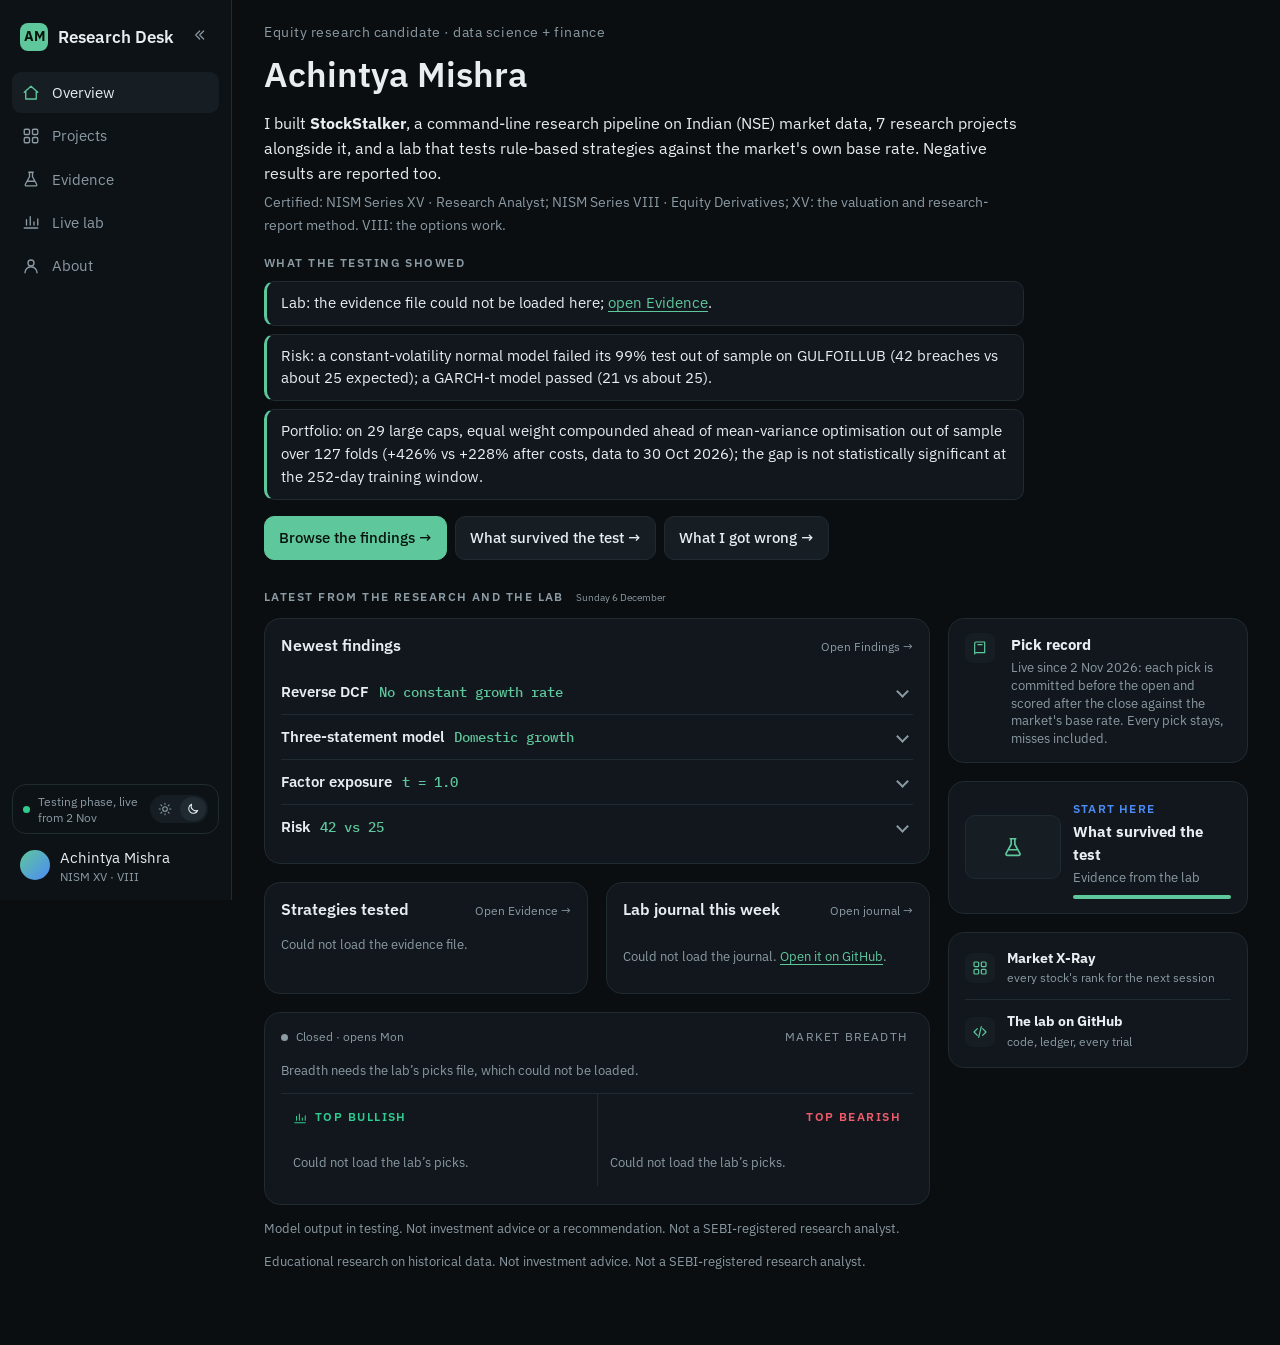
==== desk/index.html @ 40942f3a "feat(desk): say end-of-day data on every view that shows a session The design brief's standing label" ====
<!doctype html>
<html lang="en" data-theme="dark">
<head>
<meta charset="utf-8">
<meta name="viewport" content="width=device-width,initial-scale=1">
<title>Research Desk — Achintya Mishra</title>
<meta name="description" content="Interactive view of Achintya Mishra's equity research portfolio: findings with charts, the StockStalker pipeline, and what went wrong.">
<link rel="preconnect" href="https://fonts.googleapis.com"><link rel="preconnect" href="https://fonts.gstatic.com" crossorigin>
<link rel="stylesheet" href="https://fonts.googleapis.com/css2?family=IBM+Plex+Mono:wght@500&family=IBM+Plex+Sans:wght@400;500;600&display=swap">
<link rel="stylesheet" href="desk.css">
<link rel="stylesheet" href="evidence.css">
<link rel="stylesheet" href="home.css">
</head>
<body>
<svg width="0" height="0" style="position:absolute" aria-hidden="true"><defs>
<symbol id="i-home" viewBox="0 0 24 24" fill="none" stroke="currentColor" stroke-width="1.8" stroke-linecap="round" stroke-linejoin="round"><path d="M3 11l9-8 9 8M5 10v10h14V10"/></symbol>
<symbol id="i-grid" viewBox="0 0 24 24" fill="none" stroke="currentColor" stroke-width="1.8" stroke-linecap="round" stroke-linejoin="round"><rect x="3" y="3" width="7" height="7" rx="1.5"/><rect x="14" y="3" width="7" height="7" rx="1.5"/><rect x="3" y="14" width="7" height="7" rx="1.5"/><rect x="14" y="14" width="7" height="7" rx="1.5"/></symbol>
<symbol id="i-chart" viewBox="0 0 24 24" fill="none" stroke="currentColor" stroke-width="1.8" stroke-linecap="round" stroke-linejoin="round"><path d="M3 20h18M6 16V9M11 16V5M16 16v-4M21 16V8"/></symbol>
<symbol id="i-book" viewBox="0 0 24 24" fill="none" stroke="currentColor" stroke-width="1.8" stroke-linecap="round" stroke-linejoin="round"><path d="M4 5a2 2 0 012-2h13v16H6a2 2 0 00-2 2zM4 19V5M9 7h6"/></symbol>
<symbol id="i-flask" viewBox="0 0 24 24" fill="none" stroke="currentColor" stroke-width="1.8" stroke-linecap="round" stroke-linejoin="round"><path d="M9 3h6M10 3v6L4.5 19a1.5 1.5 0 001.3 2.2h12.4a1.5 1.5 0 001.3-2.2L14 9V3M7.5 15h9"/></symbol>
<symbol id="i-warn" viewBox="0 0 24 24" fill="none" stroke="currentColor" stroke-width="1.8" stroke-linecap="round" stroke-linejoin="round"><path d="M12 3l10 18H2zM12 10v5M12 18v.5"/></symbol>
<symbol id="i-file" viewBox="0 0 24 24" fill="none" stroke="currentColor" stroke-width="1.8" stroke-linecap="round" stroke-linejoin="round"><path d="M6 3h8l5 5v13H6zM14 3v5h5M9 13h7M9 17h7"/></symbol>
<symbol id="i-ext" viewBox="0 0 24 24" fill="none" stroke="currentColor" stroke-width="1.8" stroke-linecap="round" stroke-linejoin="round"><path d="M14 4h6v6M20 4l-9 9M18 14v6H4V6h6"/></symbol><symbol id="i-code" viewBox="0 0 24 24" fill="none" stroke="currentColor" stroke-width="1.8" stroke-linecap="round" stroke-linejoin="round"><path d="M8 7l-5 5 5 5M16 7l5 5-5 5M14 4l-4 16"/></symbol>
<symbol id="i-user" viewBox="0 0 24 24" fill="none" stroke="currentColor" stroke-width="1.8" stroke-linecap="round" stroke-linejoin="round"><circle cx="12" cy="8" r="4"/><path d="M4 21a8 8 0 0116 0"/></symbol>
<symbol id="i-sun" viewBox="0 0 24 24" fill="none" stroke="currentColor" stroke-width="1.8" stroke-linecap="round"><circle cx="12" cy="12" r="4"/><path d="M12 2v2M12 20v2M2 12h2M20 12h2M5 5l1.5 1.5M17.5 17.5L19 19M5 19l1.5-1.5M17.5 6.5L19 5"/></symbol>
<symbol id="i-moon" viewBox="0 0 24 24" fill="none" stroke="currentColor" stroke-width="1.8" stroke-linecap="round" stroke-linejoin="round"><path d="M20 14.5A8 8 0 019.5 4 8 8 0 1020 14.5z"/></symbol>
<symbol id="i-side" viewBox="0 0 24 24" fill="none" stroke="currentColor" stroke-width="1.8" stroke-linecap="round" stroke-linejoin="round"><path d="M13 6l-6 6 6 6M19 6l-6 6 6 6"/></symbol>
</defs></svg>

<a class="skip" href="#main">Skip to content</a>
<div class="shell" data-name="Research Desk">
  <nav class="side" aria-label="Sections">
    <div class="brand"><b>AM</b><span class="lbl">Research Desk</span><button class="tog" data-tog aria-label="Collapse sidebar" aria-expanded="true"><svg width="16" height="16"><use href="#i-side"/></svg></button></div>
    <!-- DD1/DD8: five groups in story order; data-views lists the views each group holds (sub-views are tabs) -->
    <a class="nav" href="#home" data-views="home" aria-label="Overview"><svg><use href="#i-home"/></svg><span class="lbl">Overview</span></a>
    <a class="nav" href="#findings" data-views="findings wrong" aria-label="Projects"><svg><use href="#i-grid"/></svg><span class="lbl">Projects</span></a>
    <a class="nav" href="#evidence" data-views="evidence" aria-label="Evidence"><svg><use href="#i-flask"/></svg><span class="lbl">Evidence</span></a>
    <a class="nav" href="#picks" data-views="picks xray lab" aria-label="Live lab"><svg><use href="#i-chart"/></svg><span class="lbl">Live lab</span></a>
    <a class="nav" href="#about" data-views="about" aria-label="About"><svg><use href="#i-user"/></svg><span class="lbl">About</span></a>
    <div class="grow"></div>
    <div class="pill" title="Lab status: testing phase, live from 2 Nov 2026"><span class="dot live" aria-hidden="true"></span><span class="lbl">Testing phase, live from 2 Nov</span>
      <span class="theme"><button data-t="light" aria-label="Light theme" aria-pressed="false"><svg width="14" height="14"><use href="#i-sun"/></svg></button><button data-t="dark" aria-label="Dark theme" aria-pressed="true"><svg width="14" height="14"><use href="#i-moon"/></svg></button></span></div>
    <div class="me"><span class="av"></span><div>Achintya Mishra<small>NISM XV · VIII</small></div></div>
  </nav>
  <main id="main" tabindex="-1">
    <!-- below 760px the sidebar becomes the bottom tab bar; this strip keeps the one status chip (DD6) and the theme switch on top -->
    <div class="mbar"><b class="mb-b" aria-hidden="true">AM</b><span class="pill mpill"><span class="dot live" aria-hidden="true"></span><span>Testing phase, live from 2 Nov</span></span>
      <span class="theme"><button data-t="light" aria-label="Light theme" aria-pressed="false"><svg width="14" height="14"><use href="#i-sun"/></svg></button><button data-t="dark" aria-label="Dark theme" aria-pressed="true"><svg width="14" height="14"><use href="#i-moon"/></svg></button></span></div>
    <section class="view" id="home">
      <!-- DD1 first screen: who, what he built, both certifications, three proof sentences, three start-here links. The market sits below. -->
      <div class="ov">
        <p class="ov-k" id="ov-kick">Equity research candidate · data science + finance</p>
        <h1 id="hello">Achintya Mishra</h1>
        <p class="ov-what">I built <b>StockStalker</b>, a command-line research pipeline on Indian (NSE) market data, <span id="ov-built">plus research projects</span>, and a lab that tests rule-based strategies against the market's own base rate. Negative results are reported too.</p>
        <p class="ov-cert" id="ov-cert">Certified: NISM Series XV · Research Analyst; NISM Series VIII · Equity Derivatives</p>
        <h2 class="ov-h">What the testing showed</h2>
        <ul class="proof">
          <li id="proof-lab">The lab's evidence file is loading.</li>
          <li data-card="Risk">Risk: a constant-volatility normal model failed its 99% test out of sample on GULFOILLUB (42 breaches vs about 25 expected); a GARCH-t model passed (21 vs about 25).</li>
          <li data-card="Portfolio optimisation">Portfolio: on 29 large caps, equal weight compounded ahead of mean-variance optimisation out of sample over 127 folds (+426% vs +228% after costs, data to 30 Oct 2026); the gap is not statistically significant at the 252-day training window.</li>
        </ul>
        <nav class="start" aria-label="Start here"><a href="#findings">Browse the findings →</a><a href="#evidence">What survived the test →</a><a href="#wrong">What I got wrong →</a></nav>
      </div>
      <h2 class="ov-sub">Latest from the research and the lab <small id="today"></small></h2>
      <div class="hcols">
        <div class="hmain">
          <div class="hcard hnew"><h2>Newest findings <a href="#findings">Open Findings →</a></h2><div id="home-find" class="orows"><p class="note">Loading findings…</p></div></div>
          <div class="hrow">
            <div class="hcard"><h2>Strategies tested <a href="#evidence">Open Evidence →</a></h2><div id="strat"></div></div>
            <div class="hcard"><h2>Lab journal this week <a href="https://github.com/Achintya1311/stockstalker-lab/blob/main/state/journal.md">Open journal →</a></h2><div id="journal" class="orows"></div></div>
          </div>
          <div class="hero">
            <div class="hero-top"><span class="status"><i class="dot live"></i><span id="mkt-state">Closed</span></span><span class="asof">MARKET BREADTH <small id="asof"></small></span></div>
            <p id="counts" class="counts" aria-live="polite"></p>
            <div id="depth" class="depth"></div>
            <div class="tb">
              <div class="tb-col up"><h2><svg width="14" height="14" aria-hidden="true"><use href="#i-chart"/></svg> TOP BULLISH</h2><div id="top-bull" class="trows"></div></div>
              <div class="tb-col dn"><h2>TOP BEARISH</h2><div id="top-bear" class="trows"></div></div>
            </div>
          </div>
        </div>
        <div class="hside">
          <a class="scard" href="#picks"><span class="ico"><svg width="16" height="16"><use href="#i-book"/></svg></span><div><b>Pick record</b><small>Live since 2 Nov 2026: each pick is committed before the open and scored after the close against the market's base rate. Every pick stays, misses included.</small></div></a>
          <a class="scard learn" href="#evidence"><div class="thumb"><svg width="22" height="22"><use href="#i-flask"/></svg></div><div><span class="kick">START HERE</span><b>What survived the test</b><small id="surv-line">Evidence from the lab</small><i class="prog"><s id="surv-bar"></s></i></div></a>
          <div class="qa" aria-label="More from the lab" role="group">
            <a href="#xray"><span class="ico"><svg width="16" height="16"><use href="#i-grid"/></svg></span><span><b>Market X-Ray</b><small>every stock's rank for the next session</small></span></a>
            <a href="https://github.com/Achintya1311/stockstalker-lab"><span class="ico"><svg width="16" height="16"><use href="#i-code"/></svg></span><span><b>The lab on GitHub</b><small>code, ledger, every trial</small></span></a>
          </div>
        </div>
      </div>
      <p class="note">Model output in testing. Not investment advice or a recommendation. Not a SEBI-registered research analyst.</p>
    </section>

    <section class="view" id="findings">
      <nav class="subtabs" aria-label="Projects"><a href="#findings">Findings</a><a href="#wrong">What I got wrong</a></nav>
      <div class="top"><div><h1>Findings</h1><p>One question per project, the answer, and the evidence. The first finding is open; the arrow on any other shows its summary, and its title opens the full chart.</p></div></div>
      <div class="feed-wrap">
        <div class="chips" id="chips" role="group" aria-label="Filter and sort findings"></div>
        <p class="note fcount" data-count role="status" aria-live="polite"></p>
        <div class="feed" id="feed" data-feed><div class="empty" id="feed-empty">Loading findings…</div></div>
      </div>
    </section>

    <section class="view" id="wrong">
      <nav class="subtabs" aria-label="Projects"><a href="#findings">Findings</a><a href="#wrong">What I got wrong</a></nav>
      <div class="top"><div><h1>What I got wrong</h1><p>Mistakes found by testing my own work, and what changed.</p></div></div>
      <div class="panel"><ul class="list" id="wrong-all"></ul></div>
    </section>

    <section class="view" id="picks">
      <nav class="subtabs" aria-label="Live lab"><a href="#picks">Picks</a><a href="#xray">Market X-Ray</a><a href="#lab">How the lab works</a></nav>
      <div class="top"><div><h1>Picks</h1><p id="picks-sub">Loading the lab's latest picks…</p></div></div>
      <div class="chips"><div class="seg" id="hz" style="margin-left:0"><button data-h="day" aria-pressed="true">Day</button><button data-h="week" aria-pressed="false">Week</button></div></div>
      <div id="picks-body"><div class="empty">Loading…</div></div>
      <p class="note" id="picks-note"></p>
    </section>

    <section class="view" id="evidence">
      <div class="top"><div><h1>Evidence</h1><p>What the lab measured, with the failures included. Train years 2015 to 2020, hit rate against the market's own base rate.</p></div><a class="btn ghost" href="https://github.com/Achintya1311/stockstalker-lab/blob/main/reports/evidence_train.md">Full report</a></div>
      <div class="stats" id="ev-sum"></div>
      <div class="chips" id="ev-chips"></div>
      <div id="ev-body"><div class="empty">Loading the lab's results…</div></div>
      <div class="panel" style="margin-top:18px"><h2>How to read this</h2>
        <p><b>Edge</b> is how much more often a strategy's picks moved the right way than the market's own base rate for that day. It is not a return. For the lab's first provisional rule, its blended score (Champion v1), the average move of its picks after Indian trading costs was slightly negative in the train years (between −0.12 and −0.54 percentage points), so a hit-rate edge is a research finding, not a claim about money made.</p>
        <p><b>Why there is a correction.</b> The lab tried many variants. Run enough of them and some look good by luck, so every result here is checked again after counting how many were tried. Intervals are built so that days that move together are not counted as independent.</p>
        <details class="how"><summary>How this was tested</summary><p>The joint test is Hansen's SPA (read at 5%), the one-by-one check is the Romano-Wolf stepwise test (StepM, at 10%), and the model confidence set (MCS, at 10%) keeps the variants not clearly worse than the best. Intervals come from a stationary block bootstrap over dates.</p></details>
        <p><b>Limits.</b> Train years only, so none of the lab's strategy results here is validated on unseen data yet. <span id="ev-weekline">The weekly result is read from the lab's evidence file each time.</span> That file is rebuilt by the lab's own workflow and can lag behind its newest experiments, which are not counted here until the next successful build. This page reads the lab's file each time.</p></div>
    </section>

    <section class="view" id="xray">
      <nav class="subtabs" aria-label="Live lab"><a href="#picks">Picks</a><a href="#xray">Market X-Ray</a><a href="#lab">How the lab works</a></nav>
      <div class="top"><div><h1>Market X-Ray</h1><p id="xr-sub">Loading the universe…</p></div></div>
      <div id="xr-body"><div class="empty">Loading…</div></div>
      <p class="note">Model output in testing. Not investment advice or a recommendation. Not a SEBI-registered research analyst. Ranks only, no prices or levels.</p>
    </section>

    <section class="view" id="lab">
      <nav class="subtabs" aria-label="Live lab"><a href="#picks">Picks</a><a href="#xray">Market X-Ray</a><a href="#lab">How the lab works</a></nav>
      <div class="top"><div><h1>Picks lab</h1><p>An autonomous lab testing rule-based NSE F&amp;O strategies against the market's own base rate.</p></div><a class="btn ghost" href="https://github.com/Achintya1311/stockstalker-lab">Repo</a></div>
      <div class="panel"><p>Each strategy is replayed day by day from a blank state, scored only on data it has never seen, and kept only if it beats the share of stocks that moved the same way anyway. Every pick is shown, losers included.</p>
        <p class="note">The live scoreboard is published by the lab's own workflow from 2 Nov 2026 and is not duplicated here. Model output in testing. Not investment advice or a recommendation. Not a SEBI-registered research analyst.</p></div>
    </section>
    <section class="view" id="about">
      <div class="top"><div><h1>About</h1><p id="ab-kick">Who built this desk.</p></div></div>
      <div class="panel ab">
        <h2 id="ab-name">Achintya Mishra</h2>
        <p id="ab-lede"></p>
        <dl id="ab-facts" class="facts"></dl>
        <p class="links"><a class="btn" href="https://github.com/Achintya1311">GitHub</a> <a class="btn ghost" href="../research/craft.pdf">Research paper (PDF)</a> <a class="btn ghost" href="../index.html">Classic page</a></p>
        <p class="note">The classic page is the same content without JavaScript; this desk reads its findings from it.</p>
      </div>
    </section>
    <p class="note">Educational research on historical data. Not investment advice. Not a SEBI-registered research analyst.</p>
  </main>
</div>
<script src="desk.js"></script>
<script src="evidence.js"></script>
<script src="home.js"></script>
<script>
(async () => {
  const $ = (s, r = document) => r.querySelector(s), esc = s => s.replace(/[&<>"]/g, c => ({ '&': '&amp;', '<': '&lt;', '>': '&gt;', '"': '&quot;' }[c]));
  // categories + whether the result went against the first expectation (neg=1)
  const META = { 'Reverse DCF': ['valuation', 0], 'Three-statement model': ['valuation', 0], 'Factor exposure': ['factors', 1], 'Risk': ['risk', 1], 'Options': ['options', 0], 'Headline sentiment': ['sentiment', 1], 'Technical screen': ['screen', 1], 'Portfolio optimisation': ['portfolio', 1] };
  // neutral status label + one factual line per card, restated from the root page's own card text (W14)
  const STATUS = {
    'Reverse DCF': ['Result', 'For GULFOILLUB, once growth and reinvestment are tied through return on capital, no constant growth rate reproduces its price when the company is valued at the FY2023-24 year end; valued at the price date instead, one does, so the answer depends on that timing convention.'],
    'Three-statement model': ['Held up', 'The balance sheet balances every forecast year, enforced by a test.'],
    'Factor exposure': ['Not significant', 'For GULFOILLUB, Aug 2014 to Dec 2025 (137 months): alpha t = 1.0, so its alpha is too noisy to tell apart from zero; of 1.30 points average excess return a month, 0.85 sits in alpha and 0.45 in factor exposure (beta 0.80, small-cap loading 0.47).'],
    'Risk': ['Normal model rejected', 'The rejected model is the constant-volatility normal one; a GARCH-t model passed the same out-of-sample test.'],
    'Options': ['Filtering needed', 'A quote-quality check: it shows whether raw option quotes can be used as they come. The counts depend on the forward assumed, and breaks stay routine under both forwards tried.'],
    'Headline sentiment': ['No link found', 'Same-day returns only and a small sample, so this says the link is not shown, not that there is none.'],
    'Technical screen': ['Mostly below holding', 'After Indian delivery costs, 1 of 3 names beats buy-and-hold.'],
    'Portfolio optimisation': ['Equal-weight ahead', 'On 29 large caps, equal weight beat mean-variance optimisation out of sample over 127 folds (+433% vs +278% before costs, data to 30 Oct 2026); costs widen the gap.']
  };
  const LABEL = { valuation: 'Valuation', factors: 'Factors', risk: 'Risk', options: 'Options', sentiment: 'Sentiment', screen: 'Screen', portfolio: 'Portfolio' };
  let doc, cards;
  try { const r = await window.deskRoot(); doc = r.doc; cards = r.cards.map(c => { const [cat, neg] = META[c.title] || ['other', 0]; return { ...c, cat, neg }; }); }
  catch { $('#feed-empty').innerHTML = 'Could not load findings here. <a href="../index.html#findings">Open the classic page</a>.'; return; }
  const cats = [...new Set(cards.map(c => c.cat))];
  $('#chips').innerHTML = '<button class="chip" data-cat="all" aria-pressed="true">All</button>' + cats.map(k => `<button class="chip" data-cat="${k}" aria-pressed="false">${LABEL[k] || k}</button>`).join('') +
    '<div class="seg"><button data-sort="new" aria-pressed="true">Pipeline order</button><button data-sort="neg" aria-pressed="false">Negative results first</button></div>';
  $('#feed').innerHTML = cards.map(c => { const st = STATUS[c.title] || ['Result', '']; return `<article class="card fc" data-lb data-seq data-i="${c.i}" data-neg="${c.neg}" data-cat="${c.cat}" data-imgs="${esc(c.src)}" data-note="${esc(c.note)}">
    <span class="fc-cat">${esc(LABEL[c.cat] || 'Finding')}</span>
    <h2 class="fc-t"><button type="button" class="open" aria-haspopup="dialog">${esc(c.title)}</button></h2>
    <p class="fc-stat${c.big.length > 12 ? ' long' : ''}">${esc(c.big)}</p>
    ${c.src ? `<div class="fc-th"><img src="${esc(c.src)}" alt="${esc(c.alt)}" width="96" height="72" loading="lazy"></div>` : '<div class="fc-th ph" aria-hidden="true">Workbook</div>'}
    <p class="fc-sub">${esc(c.sub)}</p>
    <p class="fc-a">${esc(c.text)}</p>
    <p class="fc-foot"><span class="tag neu">${esc(st[0])}</span>${st[1] ? ` <span class="chg">${esc(st[1])}</span>` : ''}</p>
    <button type="button" class="fc-x" aria-expanded="false" aria-label="Show the summary of ${esc(c.title)}"></button>
    <div class="lb-side" hidden><h3>${esc(c.title)} ${c.tag ? `<span class="tag">${esc(c.tag)}</span>` : ''}</h3><div class="big" style="padding:0">${esc(c.big)}<span>${esc(c.sub)}</span></div>${st[1] ? `<p><span class="tag neu">${esc(st[0])}</span> ${esc(st[1])}</p>` : ''}<p>${esc(c.text)}</p>${c.note ? `<p class="note">${esc(c.note)}</p>` : ''}${c.repo ? `<p><a href="${esc(c.repo)}">${esc(c.repoName)} →</a></p>` : ''}</div></article>`; }).join('');
  if (window.deskApply) window.deskApply();
  // About reads the root hero (DD2: the root index.html is the one source)
  const hero = doc.querySelector('header.hero'), tx = sel => { const e = hero && hero.querySelector(sel); return e ? e.textContent.trim() : ''; };
  if (hero) { $('#ab-kick').textContent = tx('.kicker') || $('#ab-kick').textContent; $('#ab-name').textContent = tx('h1') || 'Achintya Mishra'; $('#ab-lede').textContent = tx('.lede');
    $('#ab-facts').innerHTML = [...hero.querySelectorAll('.facts > div')].map(d => `<div><dt>${esc(d.querySelector('dt').textContent)}</dt>${[...d.querySelectorAll('dd')].map(x => `<dd>${esc(x.textContent)}</dd>`).join('')}</div>`).join(''); }
  // DD9: each mistake is one line (its label and first sentence); the rest, with test names and the link, opens in place. The first one is open.
  const wrong = [...doc.querySelectorAll('#wrong .log li')].map(li => {
    li.querySelectorAll('a[href]').forEach(a => { if (!/^(https?:|#)/.test(a.getAttribute('href'))) a.setAttribute('href', '../' + a.getAttribute('href')); });
    const lab = li.querySelector('strong'), nodes = [...li.childNodes].filter(n => n !== lab), t = nodes.find(n => n.nodeType === 3 && n.textContent.trim());
    let head = '', rest = nodes.map(n => n.nodeType === 3 ? esc(n.textContent) : n.outerHTML || '').join('');
    if (t) { const m = t.textContent.match(/^\s*(.*?[.?!])(\s+(?=[A-Z(])[\s\S]*|\s*)$/); if (m) { head = m[1]; rest = nodes.map(n => n === t ? esc(m[2]) : n.nodeType === 3 ? esc(n.textContent) : n.outerHTML || '').join(''); } }
    return { lab: lab ? lab.innerHTML : '', head: esc(head), rest: rest.trim() };
  });
  $('#wrong-all').innerHTML = wrong.map((w, i) => `<li><details class="orow"${i ? '' : ' open'}><summary><span class="ot"><span class="num">${i + 1}</span> ${w.lab}</span><span class="wh">${w.head}</span></summary><div class="ob">${w.rest}</div></details></li>`).join('');
})();

// ---- Picks: the lab's JSON, rendered as charts. Shapes only: bars and zone are scaled 0-100, no prices.
(async () => {
  const $ = (s, r = document) => r.querySelector(s), esc = s => String(s).replace(/[&<>"]/g, c => ({ '&': '&amp;', '<': '&lt;', '>': '&gt;', '"': '&quot;' }[c]));
  const REPO = 'Achintya1311/stockstalker-lab';
  // the shared loader in evidence.js (W12): cached per horizon, so toggling Day and Week makes no new API calls
  let dry = false;
  const latest = async h => { const r = await window.deskLatest(h); if (!r) throw 0; dry = r.dry; return r.data; };
  const chart = c => {
    if (!c || !c.bars) return '';
    const W = 320, H = 150, n = c.bars.length, bw = W / n, y = v => (100 - v) / 100 * (H - 8) + 4;
    let z = '';
    if (c.zone) { const zx = c.zone.from * bw; z = `<rect x="${zx}" y="${y(c.zone.high)}" width="${W - zx}" height="${Math.max(y(c.zone.low) - y(c.zone.high), 1.5)}" fill="${c.zone.side === 'demand' ? 'var(--up)' : 'var(--down)'}" opacity=".22"/>`; }
    const bars = c.bars.map(([o, h, l, cl], i) => { const x = i * bw + bw / 2, up = cl >= o, col = up ? 'var(--up)' : 'var(--down)';
      return `<line x1="${x}" x2="${x}" y1="${y(h)}" y2="${y(l)}" stroke="${col}" stroke-width="1"/><rect x="${x - bw * .32}" y="${y(Math.max(o, cl))}" width="${bw * .64}" height="${Math.max(Math.abs(y(o) - y(cl)), 1)}" ${up ? `fill="${col}"` : `fill="none" stroke="${col}" stroke-width="1"`}/>`; }).join('');
    return `<svg class="ch" viewBox="0 0 ${W} ${H}" role="img" aria-label="Recent price bars, filled when the day closed above its open and hollow when below${c.zone ? ', with the nearest order-block zone' : ''}">${z}${bars}</svg>${words(c)}`;
  };
  // W4: the chart in words, from the same scaled bars (0 to 100 of the chart's own range); counts and positions only, no prices or levels (DD4)
  const words = c => {
    const b = c.bars, n = b.length, up = b.filter(x => x[3] >= x[0]).length, cl = b.map(x => x[3]), l = cl[n - 1];
    const third = v => v < 100 / 3 ? 'lower third' : v < 200 / 3 ? 'middle third' : 'upper third';
    const z = !c.zone ? '' : c.zone.low > l ? ' The shaded zone sits above the latest close.' : c.zone.high < l ? ' The shaded zone sits below the latest close.' : ' The latest close is inside the shaded zone.';
    return `<details class="bt"><summary>Chart in words</summary><p>${n} sessions: ${up} closed at or above their open, ${n - up} below. Closes start in the ${third(b[0][3])} of the chart's range; the lowest is session ${cl.indexOf(Math.min(...cl)) + 1} and the highest session ${cl.indexOf(Math.max(...cl)) + 1}; the latest is in the ${third(l)}.${z}</p></details>`;
  };
  let EV = null, HZ = 'day', RK = {}, LBL = '', XR = null;
  const fp = x => (x >= 0 ? '+' : '') + (x * 100).toFixed(2);
  const rankTag = (p, word) => { const r = RK[p.symbol], v = r && (word === 'BULLISH' ? r.b : r.d); return v != null ? ` · rank p${v}` : ''; };
  // one evidence line per strategy, under the panel heading instead of on every tile (W42); the wording follows the interval (W101)
  const strip = (strategy, word) => {
    const e = window.deskEv(EV, strategy, HZ, word === 'BULLISH' ? 'bullish' : 'bearish'), nm = `<b>${esc(String(strategy).replace('@v1', ''))}</b>`;
    if (!e) return `<div class="ev">${nm}: no train replay for this strategy in the evidence file this page reads, so the page makes no edge claim for it.</div>`;
    const how = e.superior ? '<span class="g">passes the many-trials check (10% level)</span>'
      : e.lo > 0 ? 'positive in the train years, but not after the many-trials correction'
      : e.hi < 0 ? '<span class="r">entirely below zero: it loses to the market line</span>'
      : 'not distinguishable from zero';
    // the lab's own label decides 'provisional' (SPEC section 10); a train-years pass is not the lab's full test, so say so next to it (W114)
    const prov = LBL === 'provisional' && (e.superior || e.lo > 0) ? ' This is a train-years result only: the lab still labels this strategy provisional because it has not passed all of its own tests.' : '';
    return `<div class="ev">${nm}, train evidence 2015 to 2020: edge ${fp(e.mean)} pts, 95% interval ${fp(e.lo)} to ${fp(e.hi)}; ${how}.${prov}</div>`;
  };
  // DD9 (W110): the first pick on each side is the lead and shows its chart and reasoning; the rest are one-line rows that open on click or tap
  const result = p => p.hit != null ? `<span class="num ${p.hit ? 'g' : 'r'}" style="grid-column:1/-1">Result: ${p.hit ? 'moved the picked way' : 'moved the other way'} (open to close ${(+p.move_pct).toFixed(2)}%)${p.late ? ' · committed after the open, not counted in hit rates' : ''}</span>` : p.late ? '<span class="num" style="grid-column:1/-1">Committed after the open, not counted in hit rates</span>' : '';
  const head = (p, word) => `<span class="badge">${word}</span><span><strong>${esc(p.symbol)}</strong><small>${esc(p.strategy || '')}${rankTag(p, word)}</small></span>`;
  const body = p => `${p.chart ? `<span style="grid-column:1/-1">${chart(p.chart)}${p.chart.zone ? `<small>Shaded: nearest ${p.chart.zone.side} order-block zone${p.chart.zone.retested ? ', retested' : ''}. Chart structure only, not the reason for the pick. Not a level to act on.</small>` : ''}</span>` : ''}<small style="grid-column:1/-1">${esc(window.deskNoLevels(p.reasoning || ''))}</small>`;
  const short = p => p.hit != null ? `<span class="num ${p.hit ? 'g' : 'r'}">${p.hit ? 'Moved the picked way' : 'Moved the other way'}</span>` : '';
  const tile = (p, cls, word, i) => i === 0
    ? `<div class="tile lead ${cls}" style="grid-template-columns:auto minmax(0,1fr)">${head(p, word)}${body(p)}${result(p)}</div>`
    : `<details class="tile row ${cls}"><summary>${head(p, word)}${short(p)}</summary><div class="rowb">${body(p)}${result(p)}</div></details>`;
  const table = (title, cls, word, picks) => `<div class="panel"><h2>${title}</h2>${[...new Set(picks.map(p => p.strategy || ''))].filter(Boolean).map(s => strip(s, word)).join('')}<div class="tiles">${picks.length ? picks.map((p, i) => tile(p, cls, word, i)).join('') + (picks.length > 1 ? `<p class="note more">The first pick is shown in full; open any other row for its chart and the lab's reasoning.</p>` : '') : none(word)}</div></div>`;
  // W130: an empty side says why, from the X-Ray block (design/components/not-picked.md), instead of a bare 'No picks.'
  const none = word => { const k = word === 'BULLISH' ? 'b' : 'd', st = (XR && XR.stocks) || [], n = st.filter(s => s[k] != null).length, exp = XR && XR[word === 'BULLISH' ? 'bullish_experiment' : 'bearish_experiment'];
    const rule = exp ? window.deskPretty(exp) : 'this side\'s rule';
    return `<p class="note np">No ${word.toLowerCase()} picks for this session. ${XR ? (n ? `The ${word.toLowerCase()} rule (${esc(rule)}) ranked ${n} ${n === 1 ? 'stock' : 'stocks'}, but the lab's table holds none.` : `The ${word.toLowerCase()} rule (${esc(rule)}) did not fire on any of the ${st.length} stocks it checked, so nothing was ranked. An empty side is a result, not a gap in the data.`) : ''}</p>`; };
  const draw = async h => {
    try {
      const d = await latest(h), t = d.tables || {};
      HZ = h; LBL = d.label || ''; EV = await window.deskEvLoad(); RK = Object.fromEntries(((d.xray && d.xray.stocks) || []).map(s => [s.s, s])); XR = d.xray || null;
      $('#picks-sub').textContent = `${h === 'day' ? 'Day' : 'Week'} picks for session ${d.session}, from end-of-day data${d.asof ? ' as of ' + d.asof : ''}, not intraday${dry ? ' (testing phase: these come from the lab\'s rehearsal folder, not its published picks)' : ''}`;
      $('#picks-body').innerHTML = `<div class="two">${table('Bullish picks', 'up', 'BULLISH', t.bullish || [])}${table('Bearish picks', 'dn', 'BEARISH', t.bearish || [])}</div>`;
      $('#picks-note').textContent = d.disclaimer || '';
    } catch { $('#picks-sub').textContent = 'Could not reach the lab’s picks right now.'; $('#picks-body').innerHTML = `<div class="empty">GitHub may be limiting requests; try the Day or Week button again in a few minutes, or see the <a href="https://github.com/${REPO}/tree/main/live">lab repo</a>.</div>`; }
  };
  $('#hz').addEventListener('click', e => { const b = e.target.closest('button'); if (b) draw(b.dataset.h); });
  draw('day');
})();
</script>
</body>
</html>
---- desk/desk.css ----
/* Desk: app-shell interface (sidebar, cards, masonry feed, lightbox). Dark first, light via toggle. */
:root {
  --bg:#0a0e11; --side:#0d1216; --surface:#11171c; --surface2:#161e24; --line:#1f2a31; --ink:#e7edf0; --muted:#8b9aa3;
  --accent:#5fc79c; --accent-ink:#06130d; --accent-soft:rgba(95,199,156,.12);
  --up:#2ecc8f; --down:#ef5b6b; --up-soft:rgba(46,204,143,.1); --down-soft:rgba(239,91,107,.1);
  --fig:#f4f6f5; --shadow:0 10px 40px rgba(0,0,0,.45); color-scheme:dark;
  --sans:"IBM Plex Sans",-apple-system,"Segoe UI",Roboto,Helvetica,Arial,sans-serif; --mono:"IBM Plex Mono",ui-monospace,Menlo,Consolas,monospace;
}
:root[data-theme=light] {
  --bg:#f4f6f5; --side:#fff; --surface:#fff; --surface2:#f3f5f4; --line:#dde3e0; --ink:#14201c; --muted:#55625d;
  --accent:#0b6e4f; --accent-ink:#fff; --accent-soft:#e5f2ec; --up:#097a50; --down:#b8323f; --up-soft:#e5f2ec; --down-soft:#fbe9ec;
  --shadow:0 10px 40px rgba(20,32,28,.15); color-scheme:light;
}
*{box-sizing:border-box} html{-webkit-text-size-adjust:100%}
body{margin:0;background:var(--bg);color:var(--ink);font:400 15px/1.55 var(--sans)}
a{color:var(--accent);text-underline-offset:3px} button{font:inherit;color:inherit;cursor:pointer}
.skip{position:absolute;left:-999px;top:8px;z-index:99;background:var(--surface);color:var(--ink);padding:8px 12px;border-radius:6px}.skip:focus{left:16px}
:focus-visible{outline:2px solid var(--accent);outline-offset:2px;border-radius:6px}
.shell{display:grid;grid-template-columns:232px minmax(0,1fr);min-height:100vh;transition:grid-template-columns .2s}
.shell.collapsed{grid-template-columns:64px minmax(0,1fr)}
.side{background:var(--side);border-right:1px solid var(--line);padding:16px 12px;display:flex;flex-direction:column;gap:2px;position:sticky;top:0;height:100vh;height:100dvh;overflow-x:hidden;overflow-y:auto}
.brand{display:flex;align-items:center;gap:10px;padding:4px 8px 16px;font-weight:600;font-size:1.05rem;white-space:nowrap}
.brand b{width:28px;height:28px;border-radius:8px;background:var(--accent);color:var(--accent-ink);display:grid;place-items:center;font-size:.85rem;flex:none}
.brand .tog{margin-left:auto;background:none;border:0;color:var(--muted);padding:4px;border-radius:6px}
.nav-h{font-size:.75rem;letter-spacing:.12em;text-transform:uppercase;color:var(--muted);padding:16px 10px 6px;white-space:nowrap}
.nav{display:flex;align-items:center;gap:12px;padding:9px 10px;border-radius:9px;color:var(--muted);text-decoration:none;white-space:nowrap;border:0;background:none;text-align:left;width:100%}
.nav:hover{background:var(--surface2);color:var(--ink)}
.nav.on{background:var(--surface2);color:var(--ink)} .nav.on svg{color:var(--accent)}
.nav svg{width:18px;height:18px;flex:none}
.grow{flex:1}
.pill{display:flex;align-items:center;gap:8px;font-size:.78rem;color:var(--muted);padding:8px 10px;border:1px solid var(--line);border-radius:14px;overflow:hidden}
.pill .lbl{white-space:normal;line-height:1.3;min-width:0}.dot{width:7px;height:7px;border-radius:50%;background:var(--muted);flex:none} .dot.live{background:var(--up)}
.theme{display:flex;gap:2px;margin-left:auto;flex:none;background:var(--surface2);border-radius:999px;padding:2px}
.theme button{background:none;border:0;border-radius:999px;padding:4px 6px;color:var(--muted);line-height:0}
.theme button[aria-pressed=true]{background:var(--line);color:var(--ink)}
.me{display:flex;align-items:center;gap:10px;padding:10px 8px 0;white-space:nowrap}
.av{width:30px;height:30px;border-radius:50%;background:linear-gradient(135deg,var(--accent),#4c8bf5);flex:none}
.me small{display:block;color:var(--muted);font-size:.75rem;line-height:1.2}
.shell.collapsed .side .lbl,.shell.collapsed .nav-h,.shell.collapsed .me div,.shell.collapsed .pill .lbl{display:none}
.shell.collapsed .theme{display:none} .shell.collapsed .brand{padding-inline:2px} .shell.collapsed .brand .tog{margin:0;position:absolute;left:34px;top:24px;display:none}
main{padding:22px clamp(16px,3vw,32px) 60px;min-width:0}
.top{display:flex;align-items:center;gap:14px;flex-wrap:wrap;margin-bottom:18px}
.top h1{font-size:1.35rem;margin:0;font-weight:600} .top p{margin:0;color:var(--muted);font-size:.88rem}
.top .btn{margin-left:auto}
.btn{background:var(--accent);color:var(--accent-ink);border:0;border-radius:10px;padding:8px 16px;font-weight:600;text-decoration:none;display:inline-block}
.btn.ghost{background:var(--surface2);color:var(--ink);border:1px solid var(--line)}
.view{display:none;scroll-margin-top:100vh} .view.on{display:block}
.cols{display:grid;grid-template-columns:minmax(0,1fr) 300px;gap:18px;align-items:start}
.panel{background:var(--surface);border:1px solid var(--line);border-radius:14px;padding:16px;min-width:0}
.panel h2{font-size:.75rem;letter-spacing:.12em;text-transform:uppercase;color:var(--muted);margin:0 0 12px;font-weight:600;display:flex;justify-content:space-between;align-items:center}
.panel h2 a{text-transform:none;letter-spacing:0;font-size:.8rem;text-decoration:none}
.stack{display:grid;gap:18px;min-width:0}
.stats{display:grid;grid-template-columns:repeat(auto-fit,minmax(140px,1fr));gap:12px}
.stat{background:var(--surface2);border:1px solid var(--line);border-radius:12px;padding:12px 14px}
.stat b{display:block;font:500 1.35rem/1.2 var(--mono)} .stat span{font-size:.78rem;color:var(--muted)}
svg.ch{width:100%;height:auto;display:block}
.two{display:grid;grid-template-columns:repeat(auto-fit,minmax(270px,1fr));gap:18px}.two>*{min-width:0}
.tiles{display:grid;gap:10px}
.tile{display:grid;grid-template-columns:auto minmax(0,1fr) 90px;align-items:center;gap:12px;padding:10px 12px;border-radius:12px;border:1px dashed;text-align:left;background:var(--surface);width:100%}
.tile.up{border-color:rgba(46,204,143,.45);background:var(--up-soft)} .tile.dn{border-color:rgba(239,91,107,.45);background:var(--down-soft)}
.tile:hover{filter:brightness(1.12)}
/* Picks rows after the lead (DD9, W110): one line, opens in place */
details.tile{display:block;padding:0} details.tile>summary{display:flex;align-items:center;gap:12px;padding:10px 12px;min-height:44px;cursor:pointer;list-style:none}
details.tile>summary::-webkit-details-marker{display:none}
details.tile>summary::after{content:"";width:8px;height:8px;border-right:2px solid var(--muted);border-bottom:2px solid var(--muted);transform:rotate(45deg);margin:0 4px 4px;flex:none}
details.tile[open]>summary::after{transform:rotate(-135deg);margin-top:6px}
details.tile>summary>span:nth-child(2){flex:1;min-width:0} details.tile>summary small{display:block;overflow:hidden;text-overflow:ellipsis;white-space:nowrap}
details.tile .rowb{display:grid;gap:8px;padding:0 12px 12px}
.tiles .more{margin:2px 0 0}
.badge{font:700 .75rem var(--mono);letter-spacing:.06em;padding:2px 7px;border-radius:5px;display:inline-block}
.up .badge{background:var(--up);color:#04140c} .dn .badge{background:var(--down);color:#1a0509}
.tile strong{display:block;font-size:.95rem} .tile small{color:var(--muted)}
.num{font-family:var(--mono)} .g{color:var(--up)} .r{color:var(--down)}
.list{display:grid;gap:0;margin:0;padding:0;list-style:none}
.list li{padding:11px 0;border-top:1px solid var(--line);display:flex;gap:12px;align-items:flex-start}
.list li:first-child{border-top:0;padding-top:0}
.list .tx{min-width:0} .list .tx small{color:var(--muted);display:block}
.act{display:flex;gap:12px;align-items:center;padding:10px 4px;text-decoration:none;color:var(--ink);border-top:1px solid var(--line)}
.act:first-of-type{border-top:0} .act small{display:block;color:var(--muted)}
.ico{width:30px;height:30px;border-radius:8px;background:var(--surface2);display:grid;place-items:center;color:var(--accent);flex:none}
.chips{display:flex;gap:8px;flex-wrap:wrap;align-items:center;margin-bottom:16px}
.fcount{margin:-8px 0 12px}
.chip{background:var(--surface);border:1px solid var(--line);color:var(--muted);border-radius:999px;padding:5px 13px;font-size:.84rem}
.chip[aria-pressed=true]{background:var(--ink);color:var(--bg);border-color:var(--ink)}
.seg{margin-left:auto;display:flex;border:1px solid var(--line);border-radius:9px;overflow:hidden}
.seg button{background:var(--surface);border:0;padding:5px 12px;font-size:.82rem;color:var(--muted)}
.seg button[aria-pressed=true]{background:var(--surface2);color:var(--ink)}
.masonry{columns:3 260px;column-gap:16px}
.card{break-inside:avoid;margin:0 0 16px;background:var(--surface);border:1px solid var(--line);border-radius:14px;overflow:hidden;cursor:pointer;display:block;width:100%;text-align:left;padding:0}
.card:hover{border-color:var(--accent)}
.card .img{background:var(--fig);padding:8px;position:relative} .card .img img{display:block;width:100%;height:auto;border-radius:6px}
.card .img .cnt{position:absolute;right:10px;top:10px;background:rgba(0,0,0,.6);color:#fff;font-size:.75rem;padding:2px 8px;border-radius:999px}
.big{padding:18px 16px 4px;font:500 1.6rem/1.15 var(--mono);color:var(--accent)} .big span{display:block;font:400 .8rem var(--sans);color:var(--muted);margin-top:4px}
.card .meta{display:flex;align-items:center;gap:8px;padding:12px 14px 4px;font-size:.84rem}
.card .meta .tag{margin-left:auto}
.card p{margin:0;padding:2px 14px 14px;color:var(--ink);font-size:.88rem;overflow-wrap:anywhere}
.tag{font-size:.75rem;font-weight:600;padding:2px 9px;border-radius:999px;background:var(--accent-soft);color:var(--accent);white-space:nowrap}
.tag.bad{background:var(--down-soft);color:var(--down)}
.tag.neu{background:var(--surface2);color:var(--ink);border:1px solid var(--line)}
.card p.chg{color:var(--muted);font-size:.8rem;margin-top:0}
.empty{color:var(--muted);padding:30px;text-align:center;border:1px dashed var(--line);border-radius:14px}
table.t{width:100%;border-collapse:collapse;font-size:.88rem} .t th{font-size:.75rem;letter-spacing:.08em;text-transform:uppercase;color:var(--muted);text-align:right;padding:6px 8px;border-bottom:1px solid var(--line);font-weight:600}
.t td{padding:9px 8px;border-bottom:1px solid var(--line);text-align:right;font-family:var(--mono)} .t th:first-child,.t td:first-child,.t th:nth-child(2),.t td:nth-child(2){text-align:left}
.t td:nth-child(2){font-family:var(--sans);font-weight:600}
.bar{display:inline-block;height:6px;border-radius:3px;vertical-align:middle;margin-left:6px}
.note{font-size:.8rem;color:var(--muted);margin-top:14px}
/* lightbox */
.lb{position:fixed;inset:0;background:#05080a;display:none;grid-template-columns:minmax(0,1fr) 340px;z-index:50}
.lb.on{display:grid}
.lb .stage{position:relative;display:grid;place-items:center;overflow:hidden;min-height:0}
.lb .stage img{max-width:92%;max-height:80vh;border-radius:6px;background:var(--fig);transition:transform .15s;cursor:zoom-in}
.lb .stage img.z{transform:scale(1.9);cursor:zoom-out}
.lb .x,.lb .nv{position:absolute;background:rgba(255,255,255,.12);border:0;color:#fff;width:42px;height:42px;border-radius:50%;font-size:1.2rem}
.lb .x{right:16px;top:16px} .lb .nv{top:50%;transform:translateY(-50%)} .lb .pv{left:14px} .lb .nx{right:14px}
.lb .ct{position:absolute;left:18px;top:22px;color:#cfd8dc;font-size:.85rem}
.lb .th{position:absolute;bottom:18px;display:flex;gap:8px}
.lb .th button{width:46px;height:46px;border-radius:8px;border:2px solid transparent;padding:0;overflow:hidden;background:var(--fig)} .lb .th button.on{border-color:#fff}
.lb .th img{width:100%;height:100%;object-fit:cover;max-width:none;max-height:none;cursor:pointer;border-radius:0}
.lb aside{background:var(--side);border-left:1px solid var(--line);padding:18px;overflow:auto;display:flex;flex-direction:column;gap:12px}
.lb aside .ft{margin-top:auto;font-size:.76rem;color:var(--muted)}
.lb aside h3{margin:0;font-size:1.05rem} .lb aside p{margin:0;font-size:.92rem}
@media(max-width:980px){.cols{grid-template-columns:minmax(0,1fr)}.lb{grid-template-columns:minmax(0,1fr);grid-template-rows:minmax(0,1fr) 38%}.lb aside{border-left:0;border-top:1px solid var(--line)}}
@media(max-width:760px){.shell,.shell.collapsed{grid-template-columns:56px minmax(0,1fr)}.side .lbl,.nav-h,.me div{display:none}.shell .theme,.shell.collapsed .theme{display:flex;flex-direction:column;margin:0}.seg{margin-left:0;width:100%}.seg button{flex:1}.two{grid-template-columns:1fr}.tile{grid-template-columns:auto 1fr}.tile .sp{display:none}}

@media(pointer:coarse){.chip,.seg button,.theme button,.tog,.nav{min-height:44px;min-width:44px}}
@media(prefers-reduced-motion:reduce){*{transition:none!important;scroll-behavior:auto!important}}

/* Findings feed: compact cards, 96x72 thumbnail (root-page chart, cropped to top-left), neutral tag */
.feed{display:grid;grid-template-columns:repeat(auto-fill,minmax(min(100%,400px),1fr));gap:12px;align-items:start}
.card.fc{display:grid;grid-template-columns:minmax(0,1fr) 96px;grid-template-areas:"cat th" "t th" "stat th" "sub sub" "a a" "foot foot";column-gap:12px;padding:12px 14px;margin:0;position:relative}
.card.fc[hidden]{display:none}
.fc-cat{grid-area:cat;font-size:.75rem;letter-spacing:.08em;text-transform:uppercase;color:var(--muted)}
.fc-t{grid-area:t;margin:2px 0 0;font-size:1rem;line-height:1.3}
.fc-t .open{all:unset;cursor:pointer;font-weight:600;color:var(--ink)}
.fc-t .open::after{content:"";position:absolute;inset:0}
.fc-t .open:focus-visible{outline:2px solid var(--accent);outline-offset:2px;border-radius:6px}
.card.fc p{padding:0}
.card.fc .fc-stat.long{font:600 .95rem/1.3 var(--sans);letter-spacing:0}
.card.fc .fc-stat{grid-area:stat;font:500 1.35rem/1.2 var(--mono);color:var(--accent);margin:4px 0 0;overflow-wrap:anywhere}
.card.fc .fc-sub{grid-area:sub;font-size:.8rem;color:var(--muted);margin:6px 0 0;display:-webkit-box;-webkit-line-clamp:2;line-clamp:2;-webkit-box-orient:vertical;overflow:hidden}
.card.fc .fc-a{grid-area:a;font-size:.88rem;margin:6px 0 0;display:-webkit-box;-webkit-line-clamp:2;line-clamp:2;-webkit-box-orient:vertical;overflow:hidden}
.card.fc .fc-foot{grid-area:foot;margin:10px 0 0}
.fc-th{grid-area:th;width:96px;height:72px;border-radius:8px;overflow:hidden;background:var(--fig);border:1px solid var(--line)}
.fc-th img{display:block;width:100%;height:100%;object-fit:cover;object-position:left top}
.fc-th.ph{display:grid;place-items:center;font:500 .75rem var(--mono);color:var(--muted);background:var(--surface2)}
@media(max-width:520px){.card.fc .fc-a{display:none}}
.lb .noimg{padding:24px;border:1px dashed #5b6b73;border-radius:12px;color:#cfd8dc;font:500 .95rem var(--mono)}
@media(prefers-reduced-motion:reduce){.lb .stage img{transition:none}}
.lb .x,.lb .nv{background:rgba(5,8,10,.78);border:1px solid rgba(255,255,255,.75);width:44px;height:44px}

.fc-foot .chg{color:var(--muted);font-size:.8rem}
@media (max-width:760px){.chips{flex-wrap:nowrap;overflow-x:auto;scrollbar-width:thin}.chips .chip{flex:none}}

/* a11y (Phase A): theme toggle meets the 24px minimum target; on narrow screens the viewer's prev/next sit below the chart instead of over it */
.theme button{min-width:24px;min-height:24px}
@media(max-width:980px){.lb .nv{top:auto;bottom:12px;transform:none}}
.top h1:focus{outline:0}
:root[data-theme=light]{--kick:#1d5fd1}

/* DD1: sub-views of a group are tabs (Projects: Findings, What I got wrong; Live lab: Picks, X-Ray, How the lab works) */
.subtabs{display:flex;gap:4px;border-bottom:1px solid var(--line);margin:-6px 0 16px;overflow-x:auto;scrollbar-width:thin}
.subtabs a{flex:none;padding:10px 12px;min-height:44px;display:flex;align-items:center;color:var(--muted);text-decoration:none;border-bottom:2px solid transparent;margin-bottom:-1px;font-size:.9rem}
.subtabs a:hover{color:var(--ink)} .subtabs a.on{color:var(--ink);border-bottom-color:var(--accent);font-weight:600}
.ab h2{font-size:1.2rem;letter-spacing:0;text-transform:none;color:var(--ink)} .ab .facts{display:grid;gap:12px;margin:16px 0}
.ab .facts dt{font-size:.75rem;letter-spacing:.12em;text-transform:uppercase;color:var(--muted)} .ab .facts dd{margin:2px 0 0}
.ab .links{display:flex;flex-wrap:wrap;gap:8px}

/* Mobile (SITE_SPEC design rules, W2): below 760px a bottom bar with the five labelled groups, 44px+ targets */
.mbar{display:none}
@media(max-width:760px){
  .shell,.shell.collapsed{grid-template-columns:minmax(0,1fr)}
  .shell .side{position:fixed;left:0;right:0;bottom:0;top:auto;height:auto;flex-direction:row;gap:0;padding:4px 4px calc(4px + env(safe-area-inset-bottom));border-right:0;border-top:1px solid var(--line);z-index:40;overflow:visible}
  .shell .side .brand,.shell .side .pill,.shell .side .me,.shell .side .grow{display:none}
  .shell .side .nav{flex:1 1 0;min-width:0;flex-direction:column;justify-content:center;gap:3px;padding:6px 2px;min-height:54px;font-size:.75rem;line-height:1.1;text-align:center}
  .shell .side .nav .lbl{display:block;white-space:nowrap}
  main{padding-bottom:calc(84px + env(safe-area-inset-bottom))}
  .mbar{display:flex;align-items:center;gap:10px;margin:-8px 0 14px}
  .mb-b{width:28px;height:28px;border-radius:8px;background:var(--accent);color:var(--accent-ink);display:grid;place-items:center;font-size:.85rem;flex:none}
  .mbar .mpill{flex:1;min-width:0;padding:6px 10px}
  .mbar .theme{flex-direction:row;margin:0}
  .mbar .theme button{min-width:44px;min-height:44px;display:grid;place-items:center}
}

/* DD9: one-line rows that open in place (Overview lists, Projects). Same chevron as the Picks rows (W110). */
.orows{display:grid;grid-template-columns:minmax(0,1fr)} .orows>*{min-width:0}
details.orow{border-top:1px solid var(--line)} details.orow:first-child{border-top:0}
details.orow>summary{position:relative;display:flex;align-items:baseline;flex-wrap:wrap;column-gap:10px;row-gap:2px;padding:10px 26px 10px 0;min-height:44px;box-sizing:border-box;cursor:pointer;list-style:none}
details.orow>summary::-webkit-details-marker{display:none}
details.orow>summary::after{content:"";width:7px;height:7px;border-right:2px solid var(--muted);border-bottom:2px solid var(--muted);transform:rotate(45deg);position:absolute;right:6px;top:17px}
details.orow[open]>summary::after{transform:rotate(-135deg);top:21px}
details.orow>summary:focus-visible{outline:2px solid var(--accent);outline-offset:2px;border-radius:6px}
.orow .ot{font-weight:600;min-width:0}
.orow .os{font:500 .86rem/1.3 var(--mono);color:var(--accent);min-width:0;overflow-wrap:anywhere}
.orow .ob{padding:0 0 12px;color:var(--muted);font-size:.86rem;line-height:1.5} .orow .ob p{margin:0 0 6px;overflow-wrap:anywhere}

/* DD9 on Projects: the first finding shown is the lead; the rest are title-and-stat rows with a toggle (W118) */
.card.fc.lead{grid-column:1/-1}
.fc-x{display:none}
.card.fc.row .fc-x{display:grid;place-items:center;grid-area:x;position:relative;z-index:1;width:44px;height:44px;margin:-6px -8px 0 0;background:none;border:0;border-radius:8px;color:var(--muted);cursor:pointer}
.card.fc.row .fc-x::after{content:"";width:8px;height:8px;border-right:2px solid currentColor;border-bottom:2px solid currentColor;transform:rotate(45deg);margin-bottom:4px}
.card.fc.row.open .fc-x::after{transform:rotate(-135deg);margin:4px 0 0}
.card.fc.row .fc-x:focus-visible{outline:2px solid var(--accent)}
.card.fc.row{grid-template-columns:minmax(0,1fr) 96px 36px;grid-template-areas:"cat th x" "t th x" "stat th x" "sub sub sub" "a a a" "foot foot foot"}
.card.fc.row:not(.open){grid-template-columns:minmax(0,1fr) 36px;grid-template-areas:"t x" "stat x"}
.card.fc.row:not(.open) :is(.fc-cat,.fc-th,.fc-sub,.fc-a,.fc-foot){display:none}
.card.fc.row:not(.open) .fc-stat{font-size:1.05rem}

/* DD9 on What I got wrong (W119): one row per mistake */
#wrong-all li{display:block;padding:0} #wrong-all .orow{border-top:0} #wrong-all .orow .wh{flex-basis:100%;color:var(--ink)} #wrong-all .ob{color:var(--ink)}
#wrong-all .num{color:var(--muted);font-family:var(--mono);margin-right:4px}
---- desk/evidence.css ----
/* Evidence, X-Ray and board additions to desk.css */
:root { --amber: #e0a526; }
:root[data-theme=light] { --amber: #9a6a00; }
.muted { color: var(--muted); }
#ev-body > * + *, #xr-body > * + * { margin-top: 18px; }
#ev-sum { margin-bottom: 16px; }
table.t.ab td:first-child small { display: block; color: var(--muted); font: 400 .75rem var(--sans); }
table.t.ab td, table.t.ab th { text-align: left; }
table.t.ab td.num { font-family: var(--mono); }
.scroll { overflow-x: auto; }
svg.ch.wide { min-width: 640px; }
.dots { display: flex; flex-wrap: wrap; gap: 6px; }
.dot-s { width: 14px; height: 14px; border-radius: 4px; background: var(--muted); display: inline-block; }
.dot-s.up { background: var(--up); }
.dot-s.dn { background: var(--down); }
.dot-s.no { background: var(--muted); }
.dot-s.hit { outline: 2px solid var(--ink); outline-offset: 2px; opacity: 1 !important; transform: scale(1.35); }
.find { width: 100%; margin-top: 8px; background: var(--surface2); color: var(--ink); border: 1px solid var(--line); border-radius: 10px; padding: 9px 12px; font: inherit; }
.ev { grid-column: 1 / -1; font-size: .8rem; border-top: 1px solid var(--line); padding-top: 8px; margin-top: 4px; color: var(--muted); }
.ev b { color: var(--ink); }
.ev .g, .ev .r { font-weight: 600; }
.panel > .ev { border-top: 0; padding-top: 0; margin: 0 0 12px; }
.hint { display: none; font-size: .75rem; color: var(--muted); margin: 0 0 6px; }
@media (max-width: 760px) { .hint { display: block; } svg.ch.wide { min-width: 760px; } }
.how { margin-top: 8px; } .how summary { cursor: pointer; min-height: 44px; display: flex; align-items: center; width: fit-content; color: var(--muted); font-size: .85rem; } .how p { margin-top: 4px; }
.how summary::before { content: "\25B8"; margin-right: 6px; } .how[open] summary::before { content: "\25BE"; }

/* DD9 (W120): the ablation table opens from its verdict sentence */
.abl{margin-top:4px} .abl .ob{color:var(--ink)} .abl .ob .note{color:var(--muted)}

/* W126: X-Ray histogram axis in HTML, so it stays 12px at 360px (the SVG text scaled to about 5px) */
.hax{position:relative;display:flex;justify-content:space-between;font:.75rem var(--mono);color:var(--muted);margin-top:2px}
.hax .z{position:absolute;transform:translateX(-50%)}
/* W127 */
.rules{margin:6px 0 0;padding-left:18px;font-size:.9rem}.rules li+li{margin-top:6px}
/* DD9 (W128): X-Ray lead list */
.xr-head{margin:0 0 10px}
.xr-list{list-style:none;margin:0 0 6px;padding:0}
.xr-list li{display:flex;flex-wrap:wrap;align-items:baseline;gap:4px 10px;padding:8px 0;border-top:1px solid var(--line)}
.xr-list li:first-child{border-top:0}
.xr-r small{color:var(--muted);flex-basis:100%}
.xr-lead .find{margin-top:10px}
#xr-body .orow .ob h2{font-size:.75rem}
/* DD9 (W131) */
.allrows{margin-top:8px} .allrows .ob{color:var(--ink)}
---- desk/home.css ----
/* Home dashboard, laid out like the reference recording: hero card (breadth + top bullish/bearish), two lower cards, right column. */
.hcols { display: grid; grid-template-columns: minmax(0, 1fr) 300px; gap: 18px; align-items: start; }
.hmain, .hside { display: grid; gap: 18px; min-width: 0; align-content: start; }
.hero { background: var(--surface); border: 1px solid var(--line); border-radius: 16px; padding: 14px 16px 18px; min-width: 0; }
.hero-top { display: flex; flex-wrap: wrap; justify-content: space-between; align-items: center; gap: 6px 12px; font-size: .75rem; letter-spacing: .1em; text-transform: uppercase; color: var(--muted); }
.hero-top .asof { flex: 1 1 auto; text-align: right; }
@media (max-width: 760px) { .hero-top .asof { flex-basis: 100%; text-align: left; } }
.hero-top small { letter-spacing: 0; text-transform: none; margin-left: 6px; font-size: .75rem; }
.status { display: inline-flex; align-items: center; gap: 8px; letter-spacing: 0; text-transform: none; font-size: .78rem; }
.depth svg { width: 100%; height: 120px; display: block; }
.tb { display: grid; grid-template-columns: 1fr 1fr; gap: 0; margin-top: 8px; border-top: 1px solid var(--line); }
.tb-col { padding: 14px 12px 0; min-width: 0; }
.tb-col + .tb-col { border-left: 1px solid var(--line); }
.tb-col h2 { margin: 0 0 12px; font-size: .75rem; letter-spacing: .12em; font-weight: 600; display: flex; align-items: center; gap: 8px; }
.tb-col.up h2 { color: var(--up); } .tb-col.dn h2 { color: var(--down); justify-content: flex-end; }
.trows { display: grid; gap: 10px; }
.t2 { display: grid; grid-template-columns: 42px minmax(96px, 1fr) minmax(48px, 72px) 40px; gap: 8px; align-items: center; padding: 8px 10px; border-radius: 12px; border: 1px dashed; text-align: left; background: transparent; width: 100%; color: inherit; font: inherit; }
.up .t2 { border-color: rgba(46, 204, 143, .55); background: linear-gradient(90deg, var(--up-soft), transparent); }
.dn .t2 { border-color: rgba(239, 91, 107, .55); background: linear-gradient(270deg, var(--down-soft), transparent); }
.t2:hover { filter: brightness(1.15); }
.logo { width: 38px; height: 38px; border-radius: 10px; display: grid; place-items: center; font: 600 .78rem var(--mono); color: #06130d; background: var(--accent); }
.t2 .nm { min-width: 0; display: flex; flex-direction: column; gap: 2px; }
.t2 .nm .r1 { display: flex; align-items: center; gap: 8px; min-width: 0; }
.t2 .nm b { font-size: .86rem; white-space: nowrap; overflow: hidden; text-overflow: ellipsis; }
.t2 .nm small { color: var(--muted); font-size: .75rem; white-space: nowrap; overflow: hidden; text-overflow: ellipsis; }
.bd { font: 700 .75rem var(--mono); letter-spacing: .06em; padding: 2px 6px; border-radius: 5px; flex: none; }
.up .bd { background: var(--up); color: #04140c; } .dn .bd { background: var(--down); color: #1a0509; }
:root[data-theme=light] .up .bd, :root[data-theme=light] .dn .bd { color: #fff; }
.mini { border-radius: 8px; background: rgba(255, 255, 255, .03); border: 1px solid var(--line); height: 44px; overflow: hidden; }
.mini svg { width: 100%; height: 100%; display: block; }
.rk { font: 600 .75rem var(--mono); text-align: center; border-radius: 8px; padding: 6px 0; border: 1px solid; }
.up .rk { color: var(--up); border-color: rgba(46, 204, 143, .5); } .dn .rk { color: var(--down); border-color: rgba(239, 91, 107, .5); }
.hrow { display: grid; grid-template-columns: 1fr 1fr; gap: 18px; }
.hcard { background: var(--surface); border: 1px solid var(--line); border-radius: 16px; padding: 14px 16px; min-width: 0; }
.hcard h2 { font-size: .98rem; margin: 0 0 12px; font-weight: 600; display: flex; justify-content: space-between; align-items: baseline; letter-spacing: 0; text-transform: none; color: var(--ink); }
.hcard h2 a { font-size: .76rem; color: var(--muted); text-decoration: none; font-weight: 400; }
.hcard h2 a:hover { color: var(--accent); }
.strip { display: flex; align-items: center; gap: 10px; font: 600 .75rem var(--mono); letter-spacing: .08em; margin-bottom: 8px; }
.strip .ticks { display: flex; gap: 2px; flex: 1; }
.strip .ticks i { flex: 1; height: 10px; border-radius: 2px; background: var(--line); }
.strip .ticks i.s { background: var(--up); } .strip .ticks i.f { background: var(--down); }
.strip .a { color: var(--up); } .strip .b { color: var(--down); }
.eb { display: grid; gap: 7px; }
.er { display: grid; grid-template-columns: minmax(0, 1.3fr) minmax(0, 1fr) 46px; gap: 10px; align-items: center; font-size: .78rem; }
.en { white-space: nowrap; overflow: hidden; text-overflow: ellipsis; }
.ebar { position: relative; height: 8px; background: var(--surface2); border-radius: 4px; }
.ebar::after { content: ""; position: absolute; left: 50%; top: -2px; bottom: -2px; width: 1px; background: var(--line); }
.ebar i { position: absolute; top: 0; bottom: 0; border-radius: 4px; }
.ev2 { text-align: right; color: var(--muted); }
.jrow summary { flex-wrap: nowrap !important; align-items: center !important; }
.jrow .tag { flex: none; font-weight: 600; }
.jrow .jt { flex: 1; min-width: 0; overflow: hidden; text-overflow: ellipsis; white-space: nowrap; font-size: .86rem; }
.jrow time { flex: none; color: var(--muted); font-size: .75rem; }
.scard { display: grid; grid-template-columns: 34px minmax(0, 1fr); gap: 12px; padding: 14px 16px; background: var(--surface); border: 1px solid var(--line); border-radius: 16px; text-decoration: none; color: var(--ink); }
.scard b { display: block; font-size: .95rem; } .scard small { display: block; color: var(--muted); font-size: .8rem; line-height: 1.4; margin-top: 2px; }
.scard.learn { grid-template-columns: 96px minmax(0, 1fr); align-items: center; }
.thumb { height: 64px; border-radius: 10px; background: var(--surface2); border: 1px solid var(--line); display: grid; place-items: center; color: var(--accent); }
.kick { font: 600 .75rem var(--sans); letter-spacing: .1em; color: var(--kick, #4c8bf5); }
.prog { display: block; height: 4px; border-radius: 2px; background: var(--line); margin-top: 8px; overflow: hidden; }
.prog s { display: block; height: 100%; background: var(--accent); }
.qa { background: var(--surface); border: 1px solid var(--line); border-radius: 16px; padding: 4px 16px; }
.qa a { display: grid; grid-template-columns: 30px minmax(0, 1fr); gap: 12px; align-items: center; padding: 11px 0; border-top: 1px solid var(--line); text-decoration: none; color: var(--ink); }
.qa a:first-child { border-top: 0; }
.qa b { display: block; font-size: .88rem; } .qa small { display: block; color: var(--muted); font-size: .76rem; }
@media (max-width: 1100px) { .hcols { grid-template-columns: minmax(0, 1fr); } }
@media (max-width: 760px) {
  .tb { grid-template-columns: 1fr; } .tb-col + .tb-col { border-left: 0; border-top: 1px solid var(--line); margin-top: 10px; }
  .tb-col.dn h2 { justify-content: flex-start; }
  .hrow { grid-template-columns: 1fr; }
  .t2 { grid-template-columns: 38px minmax(0, 1fr) 40px; } .t2 .mini { display: none; }
}

.counts { margin: 6px 0 0; font: 500 1.6rem/1.1 var(--mono); } .counts:empty { display: none; }
.counts .g { color: var(--up); } .counts .r { color: var(--down); margin-left: 14px; }
.counts small { display: block; font: 400 .75rem var(--sans); color: var(--muted); margin-top: 4px; }
.depth .ax { position: relative; height: 16px; font: .75rem var(--mono); color: var(--muted); }
.depth .ax span { position: absolute; transform: translateX(-50%); }
.bt { margin-top: 4px; font-size: .75rem; color: var(--muted); }
.bt summary { display: flex; align-items: center; width: fit-content; min-height: 44px; padding: 0 4px; cursor: pointer; }
.bt table { width: 100%; max-width: 560px; border-collapse: collapse; font: .75rem var(--mono); }
.bt caption { text-align: left; padding: 4px 0; font-family: var(--sans); }
.bt th, .bt td { padding: 4px 8px; border-bottom: 1px solid var(--line); font-weight: 400; }
.bt th[scope=row], .bt thead th:first-child { text-align: left; }
.bt td, .bt thead th:last-child { text-align: right; }
.bt td { color: var(--ink); }

/* Newest findings are one-line rows (.orow in desk.css, DD9) */
@media (max-width: 400px) { .strip { flex-wrap: wrap; row-gap: 6px; } .strip .ticks { order: 3; flex: 1 0 100%; } }

/* Overview first screen (DD1): lead block, three proof sentences, three start-here links */
.ov{max-width:760px;margin:0 0 28px}
.ov-k{margin:0;color:var(--muted);font-size:.85rem;letter-spacing:.04em}
.ov h1{font-size:clamp(1.6rem,4vw,2.2rem);margin:4px 0 8px;font-weight:600}
.ov-what{margin:0 0 6px;font-size:1.02rem}
.ov-cert{margin:0 0 18px;color:var(--muted);font-size:.9rem}
.ov-h{font-size:.75rem;letter-spacing:.12em;text-transform:uppercase;color:var(--muted);margin:0 0 8px;font-weight:600}
.proof{margin:0 0 16px;padding:0;list-style:none;display:grid;gap:8px}
.proof li{padding:10px 14px;border:1px solid var(--line);border-left:3px solid var(--accent);border-radius:10px;background:var(--surface);font-size:.92rem}
.start{display:flex;flex-wrap:wrap;gap:8px}
.start a{display:inline-flex;align-items:center;min-height:44px;padding:8px 14px;border-radius:10px;border:1px solid var(--line);background:var(--surface2);color:var(--ink);text-decoration:none;font-weight:500}
.start a:first-child{background:var(--accent);color:var(--accent-ink);border-color:var(--accent)}
.ov-sub{font-size:.75rem;letter-spacing:.12em;text-transform:uppercase;color:var(--muted);margin:0 0 12px;font-weight:600}
.ov-sub small{letter-spacing:0;text-transform:none;margin-left:8px;font-weight:400}
/* W132: symbols were cut to three letters ('BAN…') in the half-width tiles at 1280px and to 'BANKBARO…' at 360px; the side badge and symbol now wrap, so the symbol is always whole */
.t2 .nm .r1 { flex-wrap: wrap; row-gap: 2px; } .t2 .nm b { white-space: normal; overflow-wrap: anywhere; }
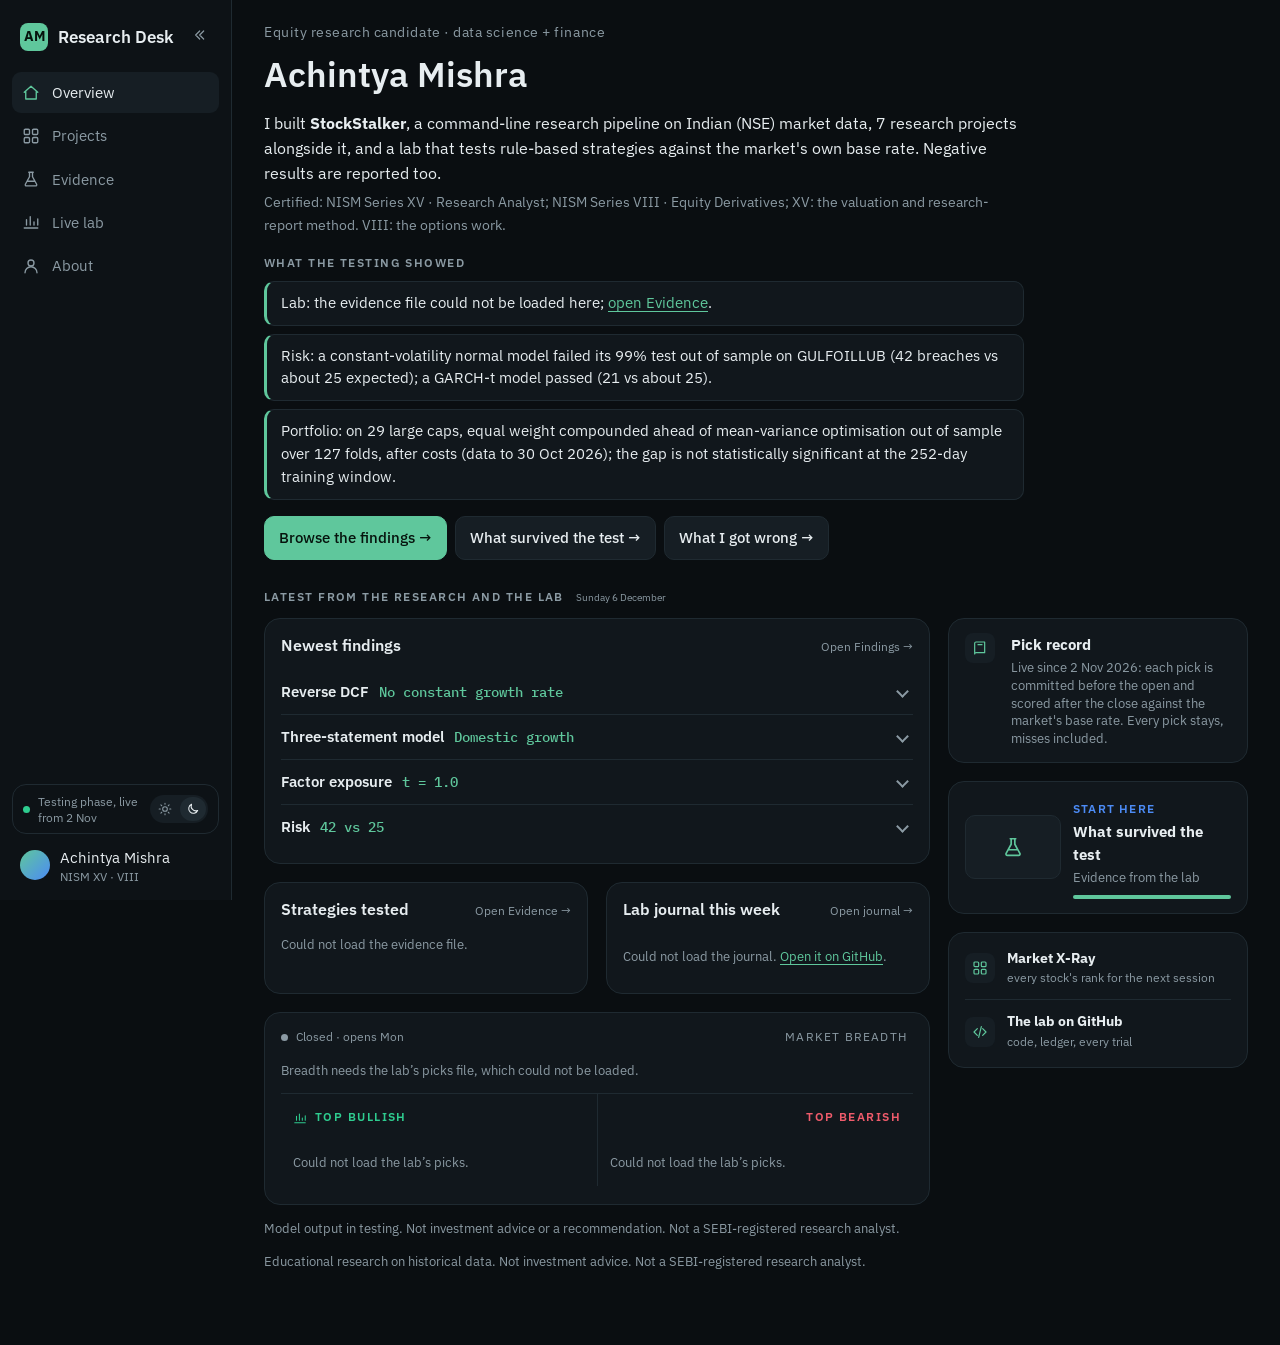
==== commit 72170e77: "fix(desk): state the portfolio finding without return percentages AB, 10 Nov 2026: keep the finding," ====
--- a/desk/index.html
+++ b/desk/index.html
@@ -57,7 +57,7 @@
         <ul class="proof">
           <li id="proof-lab">The lab's evidence file is loading.</li>
           <li data-card="Risk">Risk: a constant-volatility normal model failed its 99% test out of sample on GULFOILLUB (42 breaches vs about 25 expected); a GARCH-t model passed (21 vs about 25).</li>
-          <li data-card="Portfolio optimisation">Portfolio: on 29 large caps, equal weight compounded ahead of mean-variance optimisation out of sample over 127 folds (+426% vs +228% after costs, data to 30 Oct 2026); the gap is not statistically significant at the 252-day training window.</li>
+          <li data-card="Portfolio optimisation">Portfolio: on 29 large caps, equal weight compounded ahead of mean-variance optimisation out of sample over 127 folds, after costs (data to 30 Oct 2026); the gap is not statistically significant at the 252-day training window.</li>
         </ul>
         <nav class="start" aria-label="Start here"><a href="#findings">Browse the findings →</a><a href="#evidence">What survived the test →</a><a href="#wrong">What I got wrong →</a></nav>
       </div>
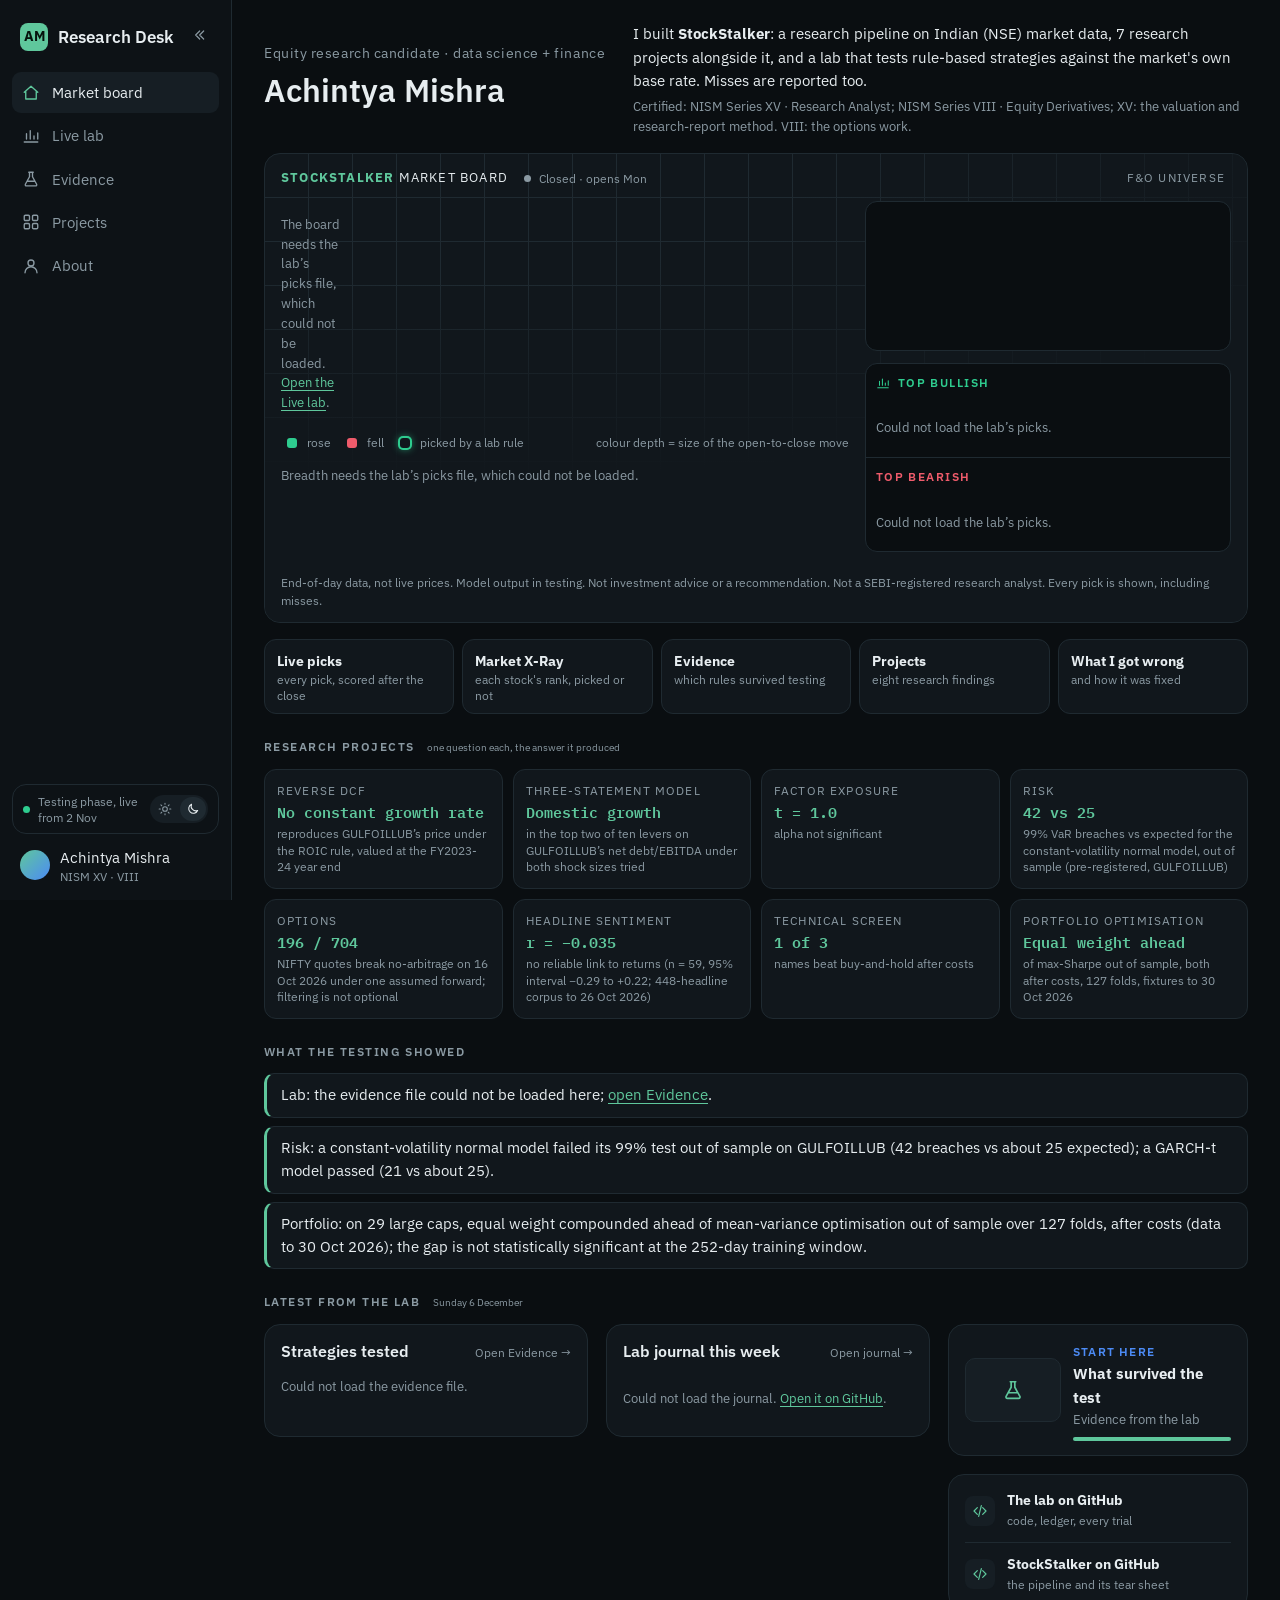
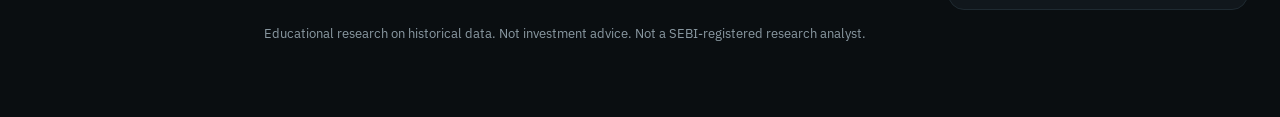
==== commit 75b27eb8: "feat(desk): StockStalker market board as the first screen AB, 10 Nov 2026: the desk should open like" ====
--- a/desk/index.html
+++ b/desk/index.html
@@ -10,6 +10,7 @@
 <link rel="stylesheet" href="desk.css">
 <link rel="stylesheet" href="evidence.css">
 <link rel="stylesheet" href="home.css">
+<link rel="stylesheet" href="board.css">
 </head>
 <body>
 <svg width="0" height="0" style="position:absolute" aria-hidden="true"><defs>
@@ -32,10 +33,10 @@
   <nav class="side" aria-label="Sections">
     <div class="brand"><b>AM</b><span class="lbl">Research Desk</span><button class="tog" data-tog aria-label="Collapse sidebar" aria-expanded="true"><svg width="16" height="16"><use href="#i-side"/></svg></button></div>
     <!-- DD1/DD8: five groups in story order; data-views lists the views each group holds (sub-views are tabs) -->
-    <a class="nav" href="#home" data-views="home" aria-label="Overview"><svg><use href="#i-home"/></svg><span class="lbl">Overview</span></a>
+    <a class="nav" href="#home" data-views="home" aria-label="Market board"><svg><use href="#i-home"/></svg><span class="lbl">Market board</span></a>
+    <a class="nav" href="#picks" data-views="picks xray lab" aria-label="Live lab"><svg><use href="#i-chart"/></svg><span class="lbl">Live lab</span></a>
+    <a class="nav" href="#evidence" data-views="evidence" aria-label="Evidence"><svg><use href="#i-flask"/></svg><span class="lbl">Evidence</span></a>
     <a class="nav" href="#findings" data-views="findings wrong" aria-label="Projects"><svg><use href="#i-grid"/></svg><span class="lbl">Projects</span></a>
-    <a class="nav" href="#evidence" data-views="evidence" aria-label="Evidence"><svg><use href="#i-flask"/></svg><span class="lbl">Evidence</span></a>
-    <a class="nav" href="#picks" data-views="picks xray lab" aria-label="Live lab"><svg><use href="#i-chart"/></svg><span class="lbl">Live lab</span></a>
     <a class="nav" href="#about" data-views="about" aria-label="About"><svg><use href="#i-user"/></svg><span class="lbl">About</span></a>
     <div class="grow"></div>
     <div class="pill" title="Lab status: testing phase, live from 2 Nov 2026"><span class="dot live" aria-hidden="true"></span><span class="lbl">Testing phase, live from 2 Nov</span>
@@ -47,48 +48,77 @@
     <div class="mbar"><b class="mb-b" aria-hidden="true">AM</b><span class="pill mpill"><span class="dot live" aria-hidden="true"></span><span>Testing phase, live from 2 Nov</span></span>
       <span class="theme"><button data-t="light" aria-label="Light theme" aria-pressed="false"><svg width="14" height="14"><use href="#i-sun"/></svg></button><button data-t="dark" aria-label="Dark theme" aria-pressed="true"><svg width="14" height="14"><use href="#i-moon"/></svg></button></span></div>
     <section class="view" id="home">
-      <!-- DD1 first screen: who, what he built, both certifications, three proof sentences, three start-here links. The market sits below. -->
-      <div class="ov">
-        <p class="ov-k" id="ov-kick">Equity research candidate · data science + finance</p>
-        <h1 id="hello">Achintya Mishra</h1>
-        <p class="ov-what">I built <b>StockStalker</b>, a command-line research pipeline on Indian (NSE) market data, <span id="ov-built">plus research projects</span>, and a lab that tests rule-based strategies against the market's own base rate. Negative results are reported too.</p>
-        <p class="ov-cert" id="ov-cert">Certified: NISM Series XV · Research Analyst; NISM Series VIII · Equity Derivatives</p>
-        <h2 class="ov-h">What the testing showed</h2>
-        <ul class="proof">
-          <li id="proof-lab">The lab's evidence file is loading.</li>
-          <li data-card="Risk">Risk: a constant-volatility normal model failed its 99% test out of sample on GULFOILLUB (42 breaches vs about 25 expected); a GARCH-t model passed (21 vs about 25).</li>
-          <li data-card="Portfolio optimisation">Portfolio: on 29 large caps, equal weight compounded ahead of mean-variance optimisation out of sample over 127 folds, after costs (data to 30 Oct 2026); the gap is not statistically significant at the 252-day training window.</li>
-        </ul>
-        <nav class="start" aria-label="Start here"><a href="#findings">Browse the findings →</a><a href="#evidence">What survived the test →</a><a href="#wrong">What I got wrong →</a></nav>
-      </div>
-      <h2 class="ov-sub">Latest from the research and the lab <small id="today"></small></h2>
+      <!-- First screen (AB, 10 Nov 2026): who in two lines, then the StockStalker market board. Projects, proof and the lab feed follow. -->
+      <div class="ov ov-c">
+        <div class="ov-id">
+          <p class="ov-k" id="ov-kick">Equity research candidate · data science + finance</p>
+          <h1 id="hello">Achintya Mishra</h1>
+        </div>
+        <div class="ov-tx">
+          <p class="ov-what">I built <b>StockStalker</b>: a research pipeline on Indian (NSE) market data, <span id="ov-built">plus research projects</span>, and a lab that tests rule-based strategies against the market's own base rate. Misses are reported too.</p>
+          <p class="ov-cert" id="ov-cert">Certified: NISM Series XV · Research Analyst; NISM Series VIII · Equity Derivatives</p>
+        </div>
+      </div>
+
+      <div class="mb" id="board">
+        <div class="mb-top">
+          <span class="mb-name"><b>StockStalker</b> market board</span>
+          <span class="status"><i class="dot live"></i><span id="mkt-state">Closed</span></span>
+          <span class="asof">F&amp;O UNIVERSE <small id="asof"></small></span>
+          <p id="counts" class="counts" aria-live="polite"></p>
+        </div>
+        <div class="mb-grid">
+          <div class="mb-l">
+            <div id="cells" class="cells" role="group" aria-label="Every stock in the universe, ordered by its last session's move. Select one to inspect it."><p class="note">Loading the market…</p></div>
+            <p class="mb-key" aria-hidden="true"><span class="k-up"></span> rose <span class="k-dn"></span> fell <span class="k-pk"></span> picked by a lab rule <span class="k-n">colour depth = size of the open-to-close move</span></p>
+            <div id="depth" class="depth"></div>
+          </div>
+          <div class="mb-r">
+            <div id="insp" class="insp" aria-live="polite"><p class="note">Select a stock on the board.</p></div>
+            <div class="tb">
+              <div class="tb-col up"><h2><svg width="14" height="14" aria-hidden="true"><use href="#i-chart"/></svg> TOP BULLISH</h2><div id="top-bull" class="trows"></div></div>
+              <div class="tb-col dn"><h2>TOP BEARISH</h2><div id="top-bear" class="trows"></div></div>
+            </div>
+            <div id="rec" class="rec"></div>
+          </div>
+        </div>
+        <p class="note mb-note">End-of-day data, not live prices. Model output in testing. Not investment advice or a recommendation. Not a SEBI-registered research analyst. Every pick is shown, including misses.</p>
+      </div>
+
+      <nav class="jump" aria-label="Go to">
+        <a href="#picks"><b>Live picks</b><small>every pick, scored after the close</small></a>
+        <a href="#xray"><b>Market X-Ray</b><small>each stock's rank, picked or not</small></a>
+        <a href="#evidence"><b>Evidence</b><small>which rules survived testing</small></a>
+        <a href="#findings"><b>Projects</b><small>eight research findings</small></a>
+        <a href="#wrong"><b>What I got wrong</b><small>and how it was fixed</small></a>
+      </nav>
+
+      <h2 class="ov-sub">Research projects <small>one question each, the answer it produced</small></h2>
+      <div id="proj" class="proj"><p class="note">Loading projects…</p></div>
+
+      <h2 class="ov-sub">What the testing showed</h2>
+      <ul class="proof">
+        <li id="proof-lab">The lab's evidence file is loading.</li>
+        <li data-card="Risk">Risk: a constant-volatility normal model failed its 99% test out of sample on GULFOILLUB (42 breaches vs about 25 expected); a GARCH-t model passed (21 vs about 25).</li>
+        <li data-card="Portfolio optimisation">Portfolio: on 29 large caps, equal weight compounded ahead of mean-variance optimisation out of sample over 127 folds, after costs (data to 30 Oct 2026); the gap is not statistically significant at the 252-day training window.</li>
+      </ul>
+
+      <h2 class="ov-sub">Latest from the lab <small id="today"></small></h2>
       <div class="hcols">
         <div class="hmain">
-          <div class="hcard hnew"><h2>Newest findings <a href="#findings">Open Findings →</a></h2><div id="home-find" class="orows"><p class="note">Loading findings…</p></div></div>
           <div class="hrow">
             <div class="hcard"><h2>Strategies tested <a href="#evidence">Open Evidence →</a></h2><div id="strat"></div></div>
             <div class="hcard"><h2>Lab journal this week <a href="https://github.com/Achintya1311/stockstalker-lab/blob/main/state/journal.md">Open journal →</a></h2><div id="journal" class="orows"></div></div>
           </div>
-          <div class="hero">
-            <div class="hero-top"><span class="status"><i class="dot live"></i><span id="mkt-state">Closed</span></span><span class="asof">MARKET BREADTH <small id="asof"></small></span></div>
-            <p id="counts" class="counts" aria-live="polite"></p>
-            <div id="depth" class="depth"></div>
-            <div class="tb">
-              <div class="tb-col up"><h2><svg width="14" height="14" aria-hidden="true"><use href="#i-chart"/></svg> TOP BULLISH</h2><div id="top-bull" class="trows"></div></div>
-              <div class="tb-col dn"><h2>TOP BEARISH</h2><div id="top-bear" class="trows"></div></div>
-            </div>
-          </div>
         </div>
         <div class="hside">
-          <a class="scard" href="#picks"><span class="ico"><svg width="16" height="16"><use href="#i-book"/></svg></span><div><b>Pick record</b><small>Live since 2 Nov 2026: each pick is committed before the open and scored after the close against the market's base rate. Every pick stays, misses included.</small></div></a>
           <a class="scard learn" href="#evidence"><div class="thumb"><svg width="22" height="22"><use href="#i-flask"/></svg></div><div><span class="kick">START HERE</span><b>What survived the test</b><small id="surv-line">Evidence from the lab</small><i class="prog"><s id="surv-bar"></s></i></div></a>
           <div class="qa" aria-label="More from the lab" role="group">
-            <a href="#xray"><span class="ico"><svg width="16" height="16"><use href="#i-grid"/></svg></span><span><b>Market X-Ray</b><small>every stock's rank for the next session</small></span></a>
             <a href="https://github.com/Achintya1311/stockstalker-lab"><span class="ico"><svg width="16" height="16"><use href="#i-code"/></svg></span><span><b>The lab on GitHub</b><small>code, ledger, every trial</small></span></a>
+            <a href="https://github.com/Achintya1311/STOCKSTALKER"><span class="ico"><svg width="16" height="16"><use href="#i-code"/></svg></span><span><b>StockStalker on GitHub</b><small>the pipeline and its tear sheet</small></span></a>
           </div>
         </div>
       </div>
-      <p class="note">Model output in testing. Not investment advice or a recommendation. Not a SEBI-registered research analyst.</p>
     </section>
 
     <section class="view" id="findings">
@@ -156,6 +186,7 @@
 <script src="desk.js"></script>
 <script src="evidence.js"></script>
 <script src="home.js"></script>
+<script src="board.js"></script>
 <script>
 (async () => {
   const $ = (s, r = document) => r.querySelector(s), esc = s => s.replace(/[&<>"]/g, c => ({ '&': '&amp;', '<': '&lt;', '>': '&gt;', '"': '&quot;' }[c]));
--- a/desk/board.css
+++ b/desk/board.css
@@ -0,0 +1,58 @@
+/* Market board (first screen of the desk) */
+.ov.ov-c{max-width:none;display:grid;grid-template-columns:auto minmax(0,1fr);gap:6px 28px;align-items:center;margin:0 0 16px}
+.ov-c h1{margin:2px 0 0;font-size:clamp(1.5rem,3vw,2rem)} .ov-c .ov-what{font-size:.95rem;margin:0 0 4px;max-width:70ch} .ov-c .ov-cert{margin:0;font-size:.82rem}
+.mb{position:relative;background:var(--surface);border:1px solid var(--line);border-radius:16px;padding:14px 16px 12px;margin:0 0 16px;overflow:hidden;
+  background-image:linear-gradient(var(--line) 1px,transparent 1px),linear-gradient(90deg,var(--line) 1px,transparent 1px);background-size:44px 44px;background-position:-1px -1px}
+.mb::before{content:"";position:absolute;inset:0;background:radial-gradient(120% 90% at 20% 0%,transparent 30%,var(--surface) 78%);pointer-events:none}
+.mb>*{position:relative}
+.mb-top{display:flex;flex-wrap:wrap;align-items:center;gap:6px 16px;font-size:.75rem;letter-spacing:.1em;text-transform:uppercase;color:var(--muted)}
+.mb-name{font-size:.82rem;color:var(--ink)} .mb-name b{color:var(--accent)}
+.mb-top .asof{margin-left:auto} .mb-top small{letter-spacing:0;text-transform:none;margin-left:6px}
+.mb-top .counts{flex-basis:100%;margin:2px 0 0;letter-spacing:0;text-transform:none}
+.mb-grid{display:grid;grid-template-columns:minmax(0,1.55fr) minmax(280px,1fr);gap:16px;margin-top:12px;align-items:start}
+.cells{display:grid;grid-template-columns:repeat(auto-fill,minmax(56px,1fr));gap:3px}
+.c{appearance:none;border:1px solid transparent;border-radius:5px;padding:4px 5px;min-height:30px;text-align:left;font:500 .62rem/1.15 var(--mono);color:var(--ink);overflow:hidden;
+  background:var(--surface2);transition:transform .08s}
+.c.up{background:color-mix(in srgb,var(--up) calc(var(--k)*100%),var(--surface2))} .c.dn{background:color-mix(in srgb,var(--down) calc(var(--k)*100%),var(--surface2))}
+.c b{display:block;font-weight:600;white-space:nowrap;overflow:hidden;text-overflow:clip;letter-spacing:.01em} .c small{display:block;opacity:.85;font-size:.6rem}
+.c:hover,.c.on{transform:scale(1.08);z-index:2;border-color:var(--ink);box-shadow:0 0 0 1px var(--bg)}
+.c.pk{z-index:1} .c.pb{box-shadow:0 0 0 2px var(--bg),0 0 0 4px var(--up),0 0 14px 2px var(--up)} .c.pr{box-shadow:0 0 0 2px var(--bg),0 0 0 4px var(--down),0 0 14px 2px var(--down)}
+.zero{grid-column:1/-1;height:14px;display:flex;align-items:center;gap:8px;font:.62rem var(--mono);color:var(--muted);font-style:normal}
+.zero::before,.zero::after{content:"";flex:1;height:1px;background:var(--line)} .c-note{grid-column:1/-1}
+.mb-key{margin:8px 0 0;font-size:.72rem;color:var(--muted);display:flex;flex-wrap:wrap;gap:4px 10px;align-items:center}
+.mb-key span:not(.k-n){width:10px;height:10px;border-radius:3px;display:inline-block;margin-left:6px}
+.k-up{background:var(--up)}.k-dn{background:var(--down)}.k-pk{box-shadow:0 0 0 2px var(--up),0 0 8px var(--up)}.k-n{margin-left:auto}
+.mb .depth{margin-top:6px} .mb .depth svg{height:64px}
+.mb-r{display:flex;flex-direction:column;gap:12px;min-width:0;position:sticky;top:12px}
+.insp{background:var(--bg);border:1px solid var(--line);border-radius:12px;padding:12px;min-height:150px}
+.in-h{display:flex;align-items:center;gap:10px} .in-h .logo{width:34px;height:34px;border-radius:9px;display:grid;place-items:center;font:600 .75rem var(--mono);color:#0a0e11;flex:none}
+.in-h b{display:block;font:600 1rem var(--mono)} .in-st{display:inline-block;font:600 .62rem var(--mono);letter-spacing:.08em;padding:2px 6px;border-radius:4px;margin-top:2px}
+.in-st.up{background:var(--up);color:#06130d}.in-st.dn{background:var(--down);color:#fff}.in-st.no{border:1px solid var(--line);color:var(--muted)}
+.in-m{margin-left:auto;text-align:right;font:600 1.5rem/1 var(--mono)} .in-m.up{color:var(--up)}.in-m.dn{color:var(--down)} .in-m small{display:block;font:400 .65rem var(--sans);color:var(--muted);margin-top:3px}
+.in-t{margin:10px 0 0;display:grid;grid-template-columns:1fr 1fr;gap:0 14px;font-size:.78rem} .in-t div{display:flex;justify-content:space-between;gap:8px;padding:4px 0;border-top:1px solid var(--line);min-width:0}
+.in-t dt{color:var(--muted);font:500 .62rem var(--mono);letter-spacing:.08em;text-transform:uppercase;flex:none;padding-top:2px} .in-t dd{margin:0;text-align:right;font-family:var(--mono);font-size:.74rem}
+.in-ch{margin:10px 0 0} .in-ch svg{width:100%;height:120px;display:block} .in-ch figcaption,.in-why{font-size:.72rem;color:var(--muted);margin:6px 0 0}
+.in-a{display:inline-block;margin-top:8px;font-size:.82rem}
+.mb-r .tb{margin-top:0;border:1px solid var(--line);border-radius:12px;background:var(--bg)} .mb-r .tb-col{padding:10px 10px 6px}
+.rec h2{font-size:.72rem;letter-spacing:.12em;text-transform:uppercase;color:var(--muted);margin:0 0 6px;font-weight:600}
+.rec table{width:100%;border-collapse:collapse;font-size:.76rem} .rec th,.rec td{padding:4px 4px;border-top:1px solid var(--line);text-align:right;font-family:var(--mono)} .rec th:first-child{text-align:left}
+.rec thead th{font:500 .6rem var(--mono);letter-spacing:.06em;text-transform:uppercase;color:var(--muted);border-top:0} .rec .up{color:var(--up)}.rec .dn{color:var(--down)}
+.mb-note{margin:10px 0 0;font-size:.72rem}
+.jump{display:grid;grid-template-columns:repeat(5,minmax(0,1fr));gap:8px;margin:0 0 24px}
+.jump a{display:block;padding:10px 12px;border:1px solid var(--line);border-radius:12px;background:var(--surface);color:var(--ink);text-decoration:none;min-height:44px}
+.jump a:hover{border-color:var(--accent)} .jump b{display:block;font-size:.9rem} .jump small{color:var(--muted);font-size:.74rem;line-height:1.3;display:block}
+.proj{display:grid;grid-template-columns:repeat(4,minmax(0,1fr));gap:10px;margin:0 0 24px}
+.pj{display:flex;flex-direction:column;gap:4px;padding:12px;border:1px solid var(--line);border-radius:12px;background:var(--surface);color:var(--ink);text-decoration:none;min-width:0}
+.pj:hover{border-color:var(--accent)} .pj-t{font-size:.72rem;letter-spacing:.1em;text-transform:uppercase;color:var(--muted)} .pj-s{font:600 .95rem/1.25 var(--mono);color:var(--accent)} .pj small{color:var(--muted);font-size:.76rem;line-height:1.35}
+.proof{margin-bottom:24px}
+@media (max-width:1100px){.mb-grid{grid-template-columns:1fr}.mb-r{position:static}.jump{grid-template-columns:repeat(3,minmax(0,1fr))}.proj{grid-template-columns:repeat(2,minmax(0,1fr))}}
+@media (max-width:760px){
+  .ov.ov-c{grid-template-columns:1fr}
+  .cells{grid-template-columns:repeat(auto-fill,minmax(20px,1fr));gap:2px} .c{min-height:20px;padding:0;border-radius:3px} .c b,.c small{display:none}
+  .c:hover,.c.on{transform:scale(1.35)} .c.pb{box-shadow:0 0 0 1px var(--bg),0 0 0 3px var(--up)} .c.pr{box-shadow:0 0 0 1px var(--bg),0 0 0 3px var(--down)}
+  .zero span{display:none} .zero{height:6px} .k-n{margin-left:0;flex-basis:100%}
+  .jump{grid-template-columns:1fr 1fr}.proj{grid-template-columns:1fr} .in-t{grid-template-columns:1fr}
+}
+@media (prefers-reduced-motion:reduce){.c{transition:none}}
+.mb-r .tb{grid-template-columns:1fr} .mb-r .tb-col+.tb-col{border-left:0;border-top:1px solid var(--line)} .mb-r .tb-col.dn h2{justify-content:flex-start}
+@media (max-width:760px){.ov-c .ov-what{font-size:.88rem}.ov-c .ov-cert{font-size:.76rem}}
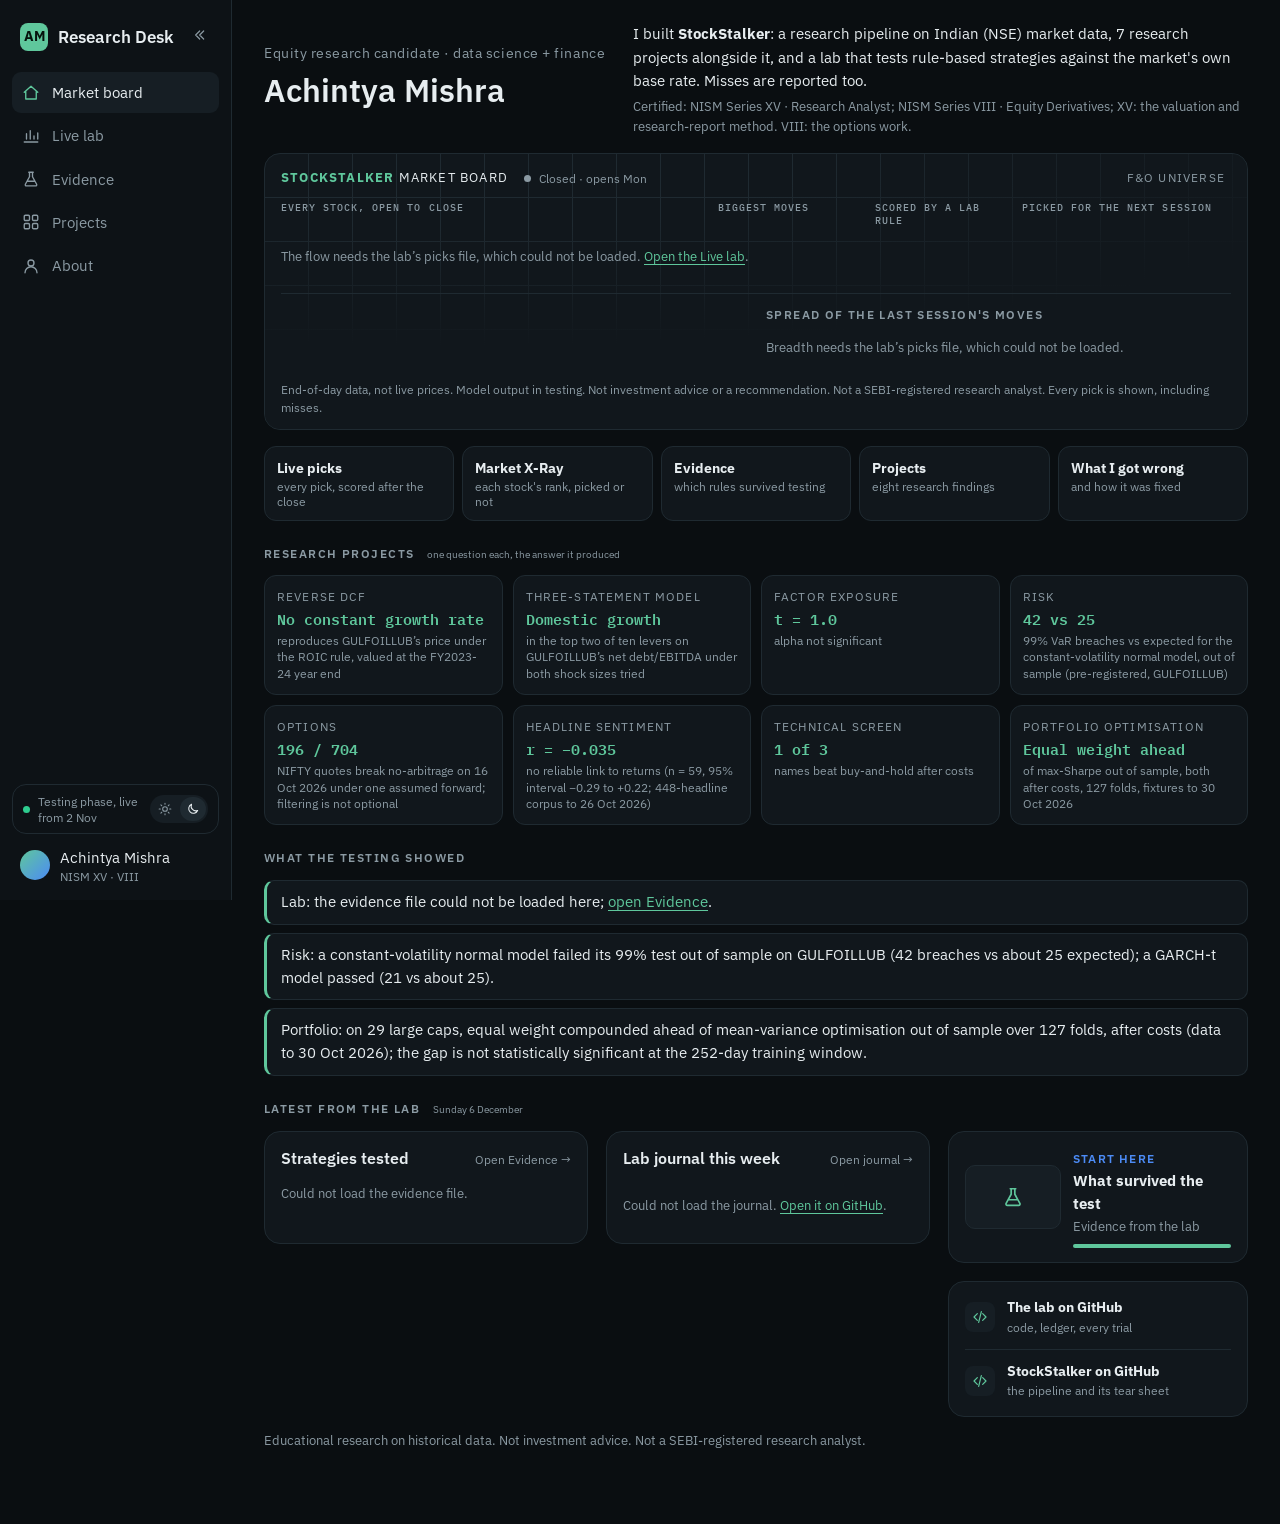
==== commit 7578e4f1: "feat(desk): the first screen is a market flow, read left to right AB, 10 Nov 2026: the board should " ====
--- a/desk/index.html
+++ b/desk/index.html
@@ -67,20 +67,17 @@
           <span class="asof">F&amp;O UNIVERSE <small id="asof"></small></span>
           <p id="counts" class="counts" aria-live="polite"></p>
         </div>
-        <div class="mb-grid">
-          <div class="mb-l">
-            <div id="cells" class="cells" role="group" aria-label="Every stock in the universe, ordered by its last session's move. Select one to inspect it."><p class="note">Loading the market…</p></div>
-            <p class="mb-key" aria-hidden="true"><span class="k-up"></span> rose <span class="k-dn"></span> fell <span class="k-pk"></span> picked by a lab rule <span class="k-n">colour depth = size of the open-to-close move</span></p>
-            <div id="depth" class="depth"></div>
-          </div>
-          <div class="mb-r">
-            <div id="insp" class="insp" aria-live="polite"><p class="note">Select a stock on the board.</p></div>
-            <div class="tb">
-              <div class="tb-col up"><h2><svg width="14" height="14" aria-hidden="true"><use href="#i-chart"/></svg> TOP BULLISH</h2><div id="top-bull" class="trows"></div></div>
-              <div class="tb-col dn"><h2>TOP BEARISH</h2><div id="top-bear" class="trows"></div></div>
-            </div>
-            <div id="rec" class="rec"></div>
-          </div>
+        <div class="fl-heads" aria-hidden="true"><span>Every stock, open to close</span><span>Biggest moves</span><span>Scored by a lab rule</span><span>Picked for the next session</span></div>
+        <div class="fl" id="flow">
+          <div class="fl-svg" id="fl-svg"><p class="note">Loading the market…</p></div>
+          <div class="fl-cards" id="fl-cards"></div>
+          <div class="fl-tip" id="fl-tip" hidden></div>
+        </div>
+        <div class="fl-list" id="fl-list"></div>
+        <p class="fl-cap" id="fl-cap"></p>
+        <div class="mb-low">
+          <div id="rec" class="rec"></div>
+          <div><h2 class="mb-h">Spread of the last session's moves</h2><div id="depth" class="depth"></div></div>
         </div>
         <p class="note mb-note">End-of-day data, not live prices. Model output in testing. Not investment advice or a recommendation. Not a SEBI-registered research analyst. Every pick is shown, including misses.</p>
       </div>
--- a/desk/board.css
+++ b/desk/board.css
@@ -9,32 +9,46 @@
 .mb-name{font-size:.82rem;color:var(--ink)} .mb-name b{color:var(--accent)}
 .mb-top .asof{margin-left:auto} .mb-top small{letter-spacing:0;text-transform:none;margin-left:6px}
 .mb-top .counts{flex-basis:100%;margin:2px 0 0;letter-spacing:0;text-transform:none}
-.mb-grid{display:grid;grid-template-columns:minmax(0,1.55fr) minmax(280px,1fr);gap:16px;margin-top:12px;align-items:start}
-.cells{display:grid;grid-template-columns:repeat(auto-fill,minmax(56px,1fr));gap:3px}
-.c{appearance:none;border:1px solid transparent;border-radius:5px;padding:4px 5px;min-height:30px;text-align:left;font:500 .62rem/1.15 var(--mono);color:var(--ink);overflow:hidden;
-  background:var(--surface2);transition:transform .08s}
-.c.up{background:color-mix(in srgb,var(--up) calc(var(--k)*100%),var(--surface2))} .c.dn{background:color-mix(in srgb,var(--down) calc(var(--k)*100%),var(--surface2))}
-.c b{display:block;font-weight:600;white-space:nowrap;overflow:hidden;text-overflow:clip;letter-spacing:.01em} .c small{display:block;opacity:.85;font-size:.6rem}
-.c:hover,.c.on{transform:scale(1.08);z-index:2;border-color:var(--ink);box-shadow:0 0 0 1px var(--bg)}
-.c.pk{z-index:1} .c.pb{box-shadow:0 0 0 2px var(--bg),0 0 0 4px var(--up),0 0 14px 2px var(--up)} .c.pr{box-shadow:0 0 0 2px var(--bg),0 0 0 4px var(--down),0 0 14px 2px var(--down)}
-.zero{grid-column:1/-1;height:14px;display:flex;align-items:center;gap:8px;font:.62rem var(--mono);color:var(--muted);font-style:normal}
-.zero::before,.zero::after{content:"";flex:1;height:1px;background:var(--line)} .c-note{grid-column:1/-1}
-.mb-key{margin:8px 0 0;font-size:.72rem;color:var(--muted);display:flex;flex-wrap:wrap;gap:4px 10px;align-items:center}
-.mb-key span:not(.k-n){width:10px;height:10px;border-radius:3px;display:inline-block;margin-left:6px}
-.k-up{background:var(--up)}.k-dn{background:var(--down)}.k-pk{box-shadow:0 0 0 2px var(--up),0 0 8px var(--up)}.k-n{margin-left:auto}
-.mb .depth{margin-top:6px} .mb .depth svg{height:64px}
-.mb-r{display:flex;flex-direction:column;gap:12px;min-width:0;position:sticky;top:12px}
-.insp{background:var(--bg);border:1px solid var(--line);border-radius:12px;padding:12px;min-height:150px}
-.in-h{display:flex;align-items:center;gap:10px} .in-h .logo{width:34px;height:34px;border-radius:9px;display:grid;place-items:center;font:600 .75rem var(--mono);color:#0a0e11;flex:none}
-.in-h b{display:block;font:600 1rem var(--mono)} .in-st{display:inline-block;font:600 .62rem var(--mono);letter-spacing:.08em;padding:2px 6px;border-radius:4px;margin-top:2px}
-.in-st.up{background:var(--up);color:#06130d}.in-st.dn{background:var(--down);color:#fff}.in-st.no{border:1px solid var(--line);color:var(--muted)}
-.in-m{margin-left:auto;text-align:right;font:600 1.5rem/1 var(--mono)} .in-m.up{color:var(--up)}.in-m.dn{color:var(--down)} .in-m small{display:block;font:400 .65rem var(--sans);color:var(--muted);margin-top:3px}
-.in-t{margin:10px 0 0;display:grid;grid-template-columns:1fr 1fr;gap:0 14px;font-size:.78rem} .in-t div{display:flex;justify-content:space-between;gap:8px;padding:4px 0;border-top:1px solid var(--line);min-width:0}
-.in-t dt{color:var(--muted);font:500 .62rem var(--mono);letter-spacing:.08em;text-transform:uppercase;flex:none;padding-top:2px} .in-t dd{margin:0;text-align:right;font-family:var(--mono);font-size:.74rem}
-.in-ch{margin:10px 0 0} .in-ch svg{width:100%;height:120px;display:block} .in-ch figcaption,.in-why{font-size:.72rem;color:var(--muted);margin:6px 0 0}
-.in-a{display:inline-block;margin-top:8px;font-size:.82rem}
-.mb-r .tb{margin-top:0;border:1px solid var(--line);border-radius:12px;background:var(--bg)} .mb-r .tb-col{padding:10px 10px 6px}
-.rec h2{font-size:.72rem;letter-spacing:.12em;text-transform:uppercase;color:var(--muted);margin:0 0 6px;font-weight:600}
+.fl-heads{display:grid;grid-template-columns:46% 16.5% 15.5% 22%;margin-top:12px;font:500 .64rem var(--mono);letter-spacing:.1em;text-transform:uppercase;color:var(--muted)}.fl-heads span{padding-right:8px}
+.fl{position:relative;display:grid;grid-template-columns:minmax(0,78%) minmax(0,22%);margin-top:6px}
+.fl-svg svg{display:block;max-width:100%}
+.fl-grid{stroke:var(--line);stroke-width:1;stroke-dasharray:2 4}.fl-grid.z{stroke:var(--muted);stroke-dasharray:none;opacity:.6}
+.fl-ax{font:500 9.5px var(--mono);fill:var(--muted)}
+.ln path{fill:none;stroke-width:1;opacity:.3;vector-effect:non-scaling-stroke}.ln.up path{stroke:var(--up)}.ln.dn path{stroke:var(--down)}.ln.fl0 path{stroke:var(--muted)}
+.ln path.bundle{opacity:.12}.ln.tl path{opacity:.55}.ln.pk path{opacity:.95;stroke-width:1.8}
+.mk{fill:none;stroke:var(--ink);stroke-width:2.2;filter:drop-shadow(0 0 4px var(--ink))}
+.fl-div{stroke:var(--muted);stroke-width:1;opacity:.7}.fl-dot{fill:var(--bg);stroke:var(--ink)}
+.fl-cnt{font:600 12px var(--mono)}.fl-cnt.up{fill:var(--up)}.fl-cnt.dn{fill:var(--down)}
+.tile{cursor:pointer;outline:none}.tile rect{stroke-width:1}
+.tile.up rect{fill:color-mix(in srgb,var(--up) calc(var(--k)*100%),var(--surface2));stroke:color-mix(in srgb,var(--up) 45%,transparent)}
+.tile.dn rect{fill:color-mix(in srgb,var(--down) calc(var(--k)*100%),var(--surface2));stroke:color-mix(in srgb,var(--down) 45%,transparent)}
+.tile.pk rect{stroke:var(--ink);stroke-width:1.6;filter:drop-shadow(0 0 5px var(--ink))}
+.tile .tn{font:600 11px var(--mono);fill:var(--ink)}.tile .tv{font:500 10.5px var(--mono);fill:var(--ink);opacity:.9}
+.tile:focus-visible rect{stroke:var(--accent);stroke-width:2}
+.tile-e{fill:none;stroke:var(--line);stroke-dasharray:3 4}
+.go{fill:none;stroke-width:1.6;opacity:.9}.go.up{stroke:var(--up)}.go.dn{stroke:var(--down)}
+.fl.dim .ln path{opacity:.07}.fl.dim .ln.on path{opacity:1;stroke-width:2.4}.fl.dim .tile:not(.on){opacity:.45}.fl .tile.on rect{stroke:var(--ink);stroke-width:2}
+.fl-cards{display:grid;grid-template-rows:1fr 1fr;min-width:0}
+.fc-half{display:flex;flex-direction:column;gap:6px;padding:6px 0 6px 2px;min-height:0}.fc-half.dn{border-top:1px solid color-mix(in srgb,var(--muted) 70%,transparent)}
+.fc{flex:1;min-height:0;display:flex;flex-direction:column;gap:4px;padding:8px 10px;border-radius:10px;text-decoration:none;color:var(--ink);border:1px solid;overflow:hidden}
+.fc.up{border-color:color-mix(in srgb,var(--up) 60%,transparent);background:color-mix(in srgb,var(--up) 11%,var(--bg));box-shadow:inset 0 0 24px color-mix(in srgb,var(--up) 14%,transparent)}
+.fc.dn{border-color:color-mix(in srgb,var(--down) 60%,transparent);background:color-mix(in srgb,var(--down) 11%,var(--bg));box-shadow:inset 0 0 24px color-mix(in srgb,var(--down) 14%,transparent)}
+.fc.on,.fc:hover{border-color:var(--ink)}
+.fc-h{display:flex;align-items:center;gap:8px}.fc-h .logo{width:26px;height:26px;border-radius:7px;display:grid;place-items:center;font:600 .62rem var(--mono);color:#0a0e11;flex:none}
+.fc-n{min-width:0;flex:1}.fc-n b{display:block;font:600 .82rem var(--mono);overflow:hidden;text-overflow:ellipsis;white-space:nowrap}
+.fc-st{font:600 .56rem var(--mono);font-style:normal;letter-spacing:.08em;padding:1px 5px;border-radius:3px}.fc.up .fc-st{background:var(--up);color:#06130d}.fc.dn .fc-st{background:var(--down);color:#fff}
+.fc-m{font:600 .9rem var(--mono)}.fc-m.up{color:var(--up)}.fc-m.dn{color:var(--down)}
+.fc-ch{width:100%;flex:1;min-height:34px;display:block}
+.fc-r{font:.64rem var(--mono);color:var(--muted);white-space:nowrap;overflow:hidden;text-overflow:ellipsis}.fc-r span{letter-spacing:.08em}
+.fc.none{justify-content:center;gap:2px;padding:6px 10px;line-height:1.3;border-style:dashed;background:none;box-shadow:none;font-size:.76rem;color:var(--muted)}.fc.none b{font:600 .66rem var(--mono);letter-spacing:.1em}.fc.none.up b{color:var(--up)}.fc.none.dn b{color:var(--down)}
+.fl-tip{position:absolute;z-index:5;pointer-events:none;background:var(--bg);border:1px solid var(--ink);border-radius:8px;padding:7px 10px;font-size:.74rem;box-shadow:0 6px 24px rgba(0,0,0,.45);max-width:230px}
+.fl-tip b{font:600 .86rem var(--mono);margin-right:8px}.fl-tip span{font:600 .86rem var(--mono)}.fl-tip .up{color:var(--up)}.fl-tip .dn{color:var(--down)}
+.fl-tip i{display:block;font:600 .6rem var(--mono);font-style:normal;letter-spacing:.08em;margin:3px 0}.fl-tip i.up{color:var(--up)}.fl-tip i.dn{color:var(--down)}.fl-tip i.no{color:var(--muted)}.fl-tip small{color:var(--muted)}
+.fl-cap{margin:6px 0 0;font-size:.72rem;color:var(--muted)}
+.fl-list{display:none}
+.mb-low{display:grid;grid-template-columns:minmax(0,1fr) minmax(0,1fr);gap:20px;margin-top:14px;padding-top:12px;border-top:1px solid var(--line)}
+.mb-h{font-size:.72rem;letter-spacing:.12em;text-transform:uppercase;color:var(--muted);margin:0 0 6px;font-weight:600}
+.mb .depth svg{height:84px}
 .rec table{width:100%;border-collapse:collapse;font-size:.76rem} .rec th,.rec td{padding:4px 4px;border-top:1px solid var(--line);text-align:right;font-family:var(--mono)} .rec th:first-child{text-align:left}
 .rec thead th{font:500 .6rem var(--mono);letter-spacing:.06em;text-transform:uppercase;color:var(--muted);border-top:0} .rec .up{color:var(--up)}.rec .dn{color:var(--down)}
 .mb-note{margin:10px 0 0;font-size:.72rem}
@@ -45,14 +59,12 @@
 .pj{display:flex;flex-direction:column;gap:4px;padding:12px;border:1px solid var(--line);border-radius:12px;background:var(--surface);color:var(--ink);text-decoration:none;min-width:0}
 .pj:hover{border-color:var(--accent)} .pj-t{font-size:.72rem;letter-spacing:.1em;text-transform:uppercase;color:var(--muted)} .pj-s{font:600 .95rem/1.25 var(--mono);color:var(--accent)} .pj small{color:var(--muted);font-size:.76rem;line-height:1.35}
 .proof{margin-bottom:24px}
-@media (max-width:1100px){.mb-grid{grid-template-columns:1fr}.mb-r{position:static}.jump{grid-template-columns:repeat(3,minmax(0,1fr))}.proj{grid-template-columns:repeat(2,minmax(0,1fr))}}
-@media (max-width:760px){
-  .ov.ov-c{grid-template-columns:1fr}
-  .cells{grid-template-columns:repeat(auto-fill,minmax(20px,1fr));gap:2px} .c{min-height:20px;padding:0;border-radius:3px} .c b,.c small{display:none}
-  .c:hover,.c.on{transform:scale(1.35)} .c.pb{box-shadow:0 0 0 1px var(--bg),0 0 0 3px var(--up)} .c.pr{box-shadow:0 0 0 1px var(--bg),0 0 0 3px var(--down)}
-  .zero span{display:none} .zero{height:6px} .k-n{margin-left:0;flex-basis:100%}
-  .jump{grid-template-columns:1fr 1fr}.proj{grid-template-columns:1fr} .in-t{grid-template-columns:1fr}
+@media (max-width:1100px){.jump{grid-template-columns:repeat(3,minmax(0,1fr))}.proj{grid-template-columns:repeat(2,minmax(0,1fr))}}
+@media (max-width:860px){
+  .ov.ov-c{grid-template-columns:1fr}.ov-c .ov-what{font-size:.88rem}.ov-c .ov-cert{font-size:.76rem}
+  .fl-heads{display:none}.fl{grid-template-columns:1fr}.fl-cards{grid-template-rows:auto auto;margin-top:8px}.fc-ch{height:60px;flex:none}.fc-half{padding-left:0}
+  .fl-list{display:grid;grid-template-columns:1fr 1fr;gap:12px;margin-top:8px}.fl-list h3{font:500 .64rem var(--mono);letter-spacing:.1em;text-transform:uppercase;color:var(--muted);margin:0 0 4px}
+  .fl-list ol{list-style:none;margin:0;padding:0}.fl-list li{display:flex;justify-content:space-between;font:.76rem var(--mono);padding:3px 0;border-top:1px solid var(--line)}.fl-list .up{color:var(--up)}.fl-list .dn{color:var(--down)}
+  .mb-low{grid-template-columns:1fr}.jump{grid-template-columns:1fr 1fr}.proj{grid-template-columns:1fr}
 }
-@media (prefers-reduced-motion:reduce){.c{transition:none}}
-.mb-r .tb{grid-template-columns:1fr} .mb-r .tb-col+.tb-col{border-left:0;border-top:1px solid var(--line)} .mb-r .tb-col.dn h2{justify-content:flex-start}
-@media (max-width:760px){.ov-c .ov-what{font-size:.88rem}.ov-c .ov-cert{font-size:.76rem}}
+@media (prefers-reduced-motion:no-preference){.ln path,.tile{transition:opacity .12s}}
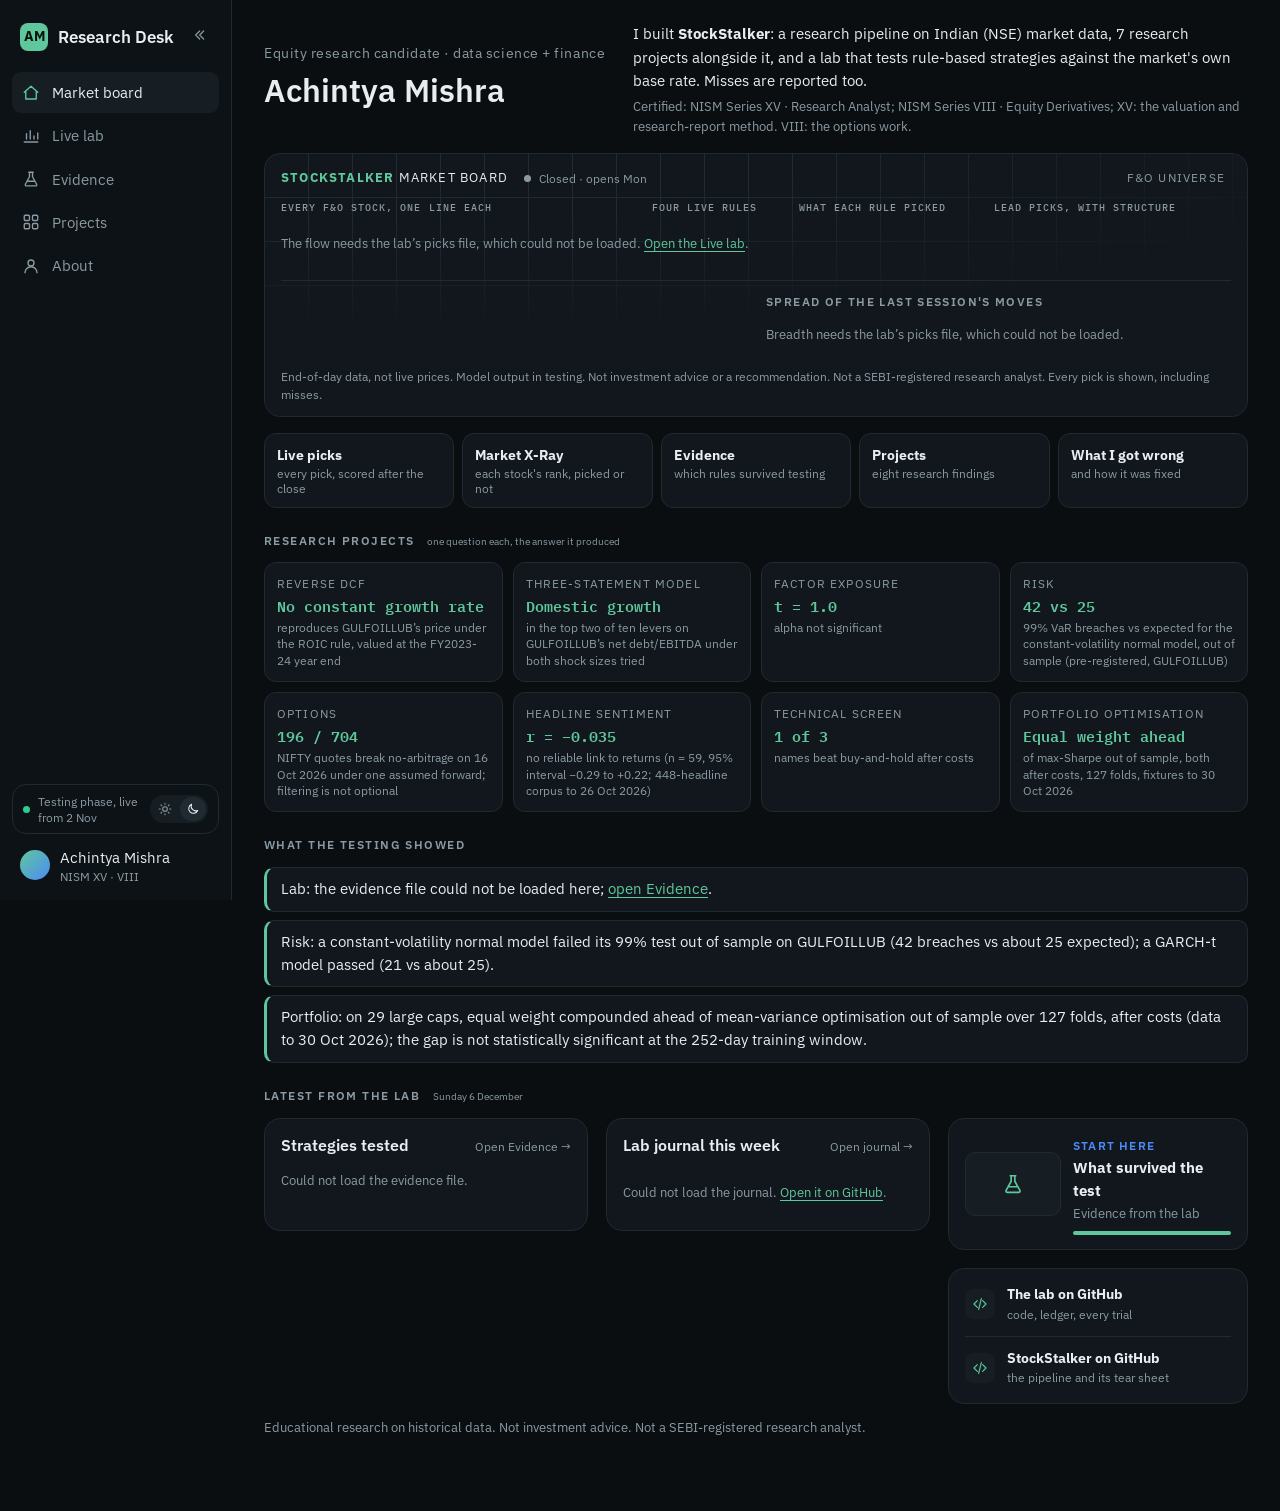
==== commit 1862f00c: "feat(desk): the flow is dense and gated by the lab's four live rules AB, 10 Nov: the reference draws" ====
--- a/desk/index.html
+++ b/desk/index.html
@@ -67,7 +67,7 @@
           <span class="asof">F&amp;O UNIVERSE <small id="asof"></small></span>
           <p id="counts" class="counts" aria-live="polite"></p>
         </div>
-        <div class="fl-heads" aria-hidden="true"><span>Every stock, open to close</span><span>Biggest moves</span><span>Scored by a lab rule</span><span>Picked for the next session</span></div>
+        <div class="fl-heads" aria-hidden="true"><span>Every F&amp;O stock, one line each</span><span>Four live rules</span><span>What each rule picked</span><span>Lead picks, with structure</span></div>
         <div class="fl" id="flow">
           <div class="fl-svg" id="fl-svg"><p class="note">Loading the market…</p></div>
           <div class="fl-cards" id="fl-cards"></div>
--- a/desk/board.css
+++ b/desk/board.css
@@ -9,28 +9,36 @@
 .mb-name{font-size:.82rem;color:var(--ink)} .mb-name b{color:var(--accent)}
 .mb-top .asof{margin-left:auto} .mb-top small{letter-spacing:0;text-transform:none;margin-left:6px}
 .mb-top .counts{flex-basis:100%;margin:2px 0 0;letter-spacing:0;text-transform:none}
-.fl-heads{display:grid;grid-template-columns:46% 16.5% 15.5% 22%;margin-top:12px;font:500 .64rem var(--mono);letter-spacing:.1em;text-transform:uppercase;color:var(--muted)}.fl-heads span{padding-right:8px}
-.fl{position:relative;display:grid;grid-template-columns:minmax(0,78%) minmax(0,22%);margin-top:6px}
-.fl-svg svg{display:block;max-width:100%}
+.fl-heads{display:grid;grid-template-columns:39% 15.5% 20.5% 25%;margin-top:12px;font:500 .64rem var(--mono);letter-spacing:.1em;text-transform:uppercase;color:var(--muted)}.fl-heads span{padding-right:8px}
+.fl{position:relative;display:grid;grid-template-columns:minmax(0,75%) minmax(0,25%);margin-top:6px}
+.fl-svg{position:relative}.fl-svg svg{display:block;max-width:100%}
 .fl-grid{stroke:var(--line);stroke-width:1;stroke-dasharray:2 4}.fl-grid.z{stroke:var(--muted);stroke-dasharray:none;opacity:.6}
 .fl-ax{font:500 9.5px var(--mono);fill:var(--muted)}
-.ln path{fill:none;stroke-width:1;opacity:.3;vector-effect:non-scaling-stroke}.ln.up path{stroke:var(--up)}.ln.dn path{stroke:var(--down)}.ln.fl0 path{stroke:var(--muted)}
-.ln path.bundle{opacity:.12}.ln.tl path{opacity:.55}.ln.pk path{opacity:.95;stroke-width:1.8}
+.ln path{fill:none;stroke-width:1;opacity:.34;vector-effect:non-scaling-stroke}.ln.up path{stroke:var(--up)}.ln.dn path{stroke:var(--down)}.ln.fl0 path{stroke:var(--muted)}
+.ln path.bundle{opacity:.1;stroke:var(--muted)}.ln path.gu{stroke:var(--up);opacity:.5}.ln path.gd{stroke:var(--down);opacity:.5}.ln.sc path:first-child{opacity:.5}.ln.pk path{opacity:1;stroke-width:1.9}
 .mk{fill:none;stroke:var(--ink);stroke-width:2.2;filter:drop-shadow(0 0 4px var(--ink))}
 .fl-div{stroke:var(--muted);stroke-width:1;opacity:.7}.fl-dot{fill:var(--bg);stroke:var(--ink)}
 .fl-cnt{font:600 12px var(--mono)}.fl-cnt.up{fill:var(--up)}.fl-cnt.dn{fill:var(--down)}
 .tile{cursor:pointer;outline:none}.tile rect{stroke-width:1}
-.tile.up rect{fill:color-mix(in srgb,var(--up) calc(var(--k)*100%),var(--surface2));stroke:color-mix(in srgb,var(--up) 45%,transparent)}
-.tile.dn rect{fill:color-mix(in srgb,var(--down) calc(var(--k)*100%),var(--surface2));stroke:color-mix(in srgb,var(--down) 45%,transparent)}
+.tile.up rect{fill:color-mix(in srgb,var(--up) 16%,var(--bg));stroke:color-mix(in srgb,var(--up) 45%,transparent)}
+.tile.dn rect{fill:color-mix(in srgb,var(--down) 16%,var(--bg));stroke:color-mix(in srgb,var(--down) 45%,transparent)}
 .tile.pk rect{stroke:var(--ink);stroke-width:1.6;filter:drop-shadow(0 0 5px var(--ink))}
-.tile .tn{font:600 11px var(--mono);fill:var(--ink)}.tile .tv{font:500 10.5px var(--mono);fill:var(--ink);opacity:.9}
+.tile .tg{font:600 9px var(--mono);fill:var(--muted)}.tile.up .tg{fill:var(--up)}.tile.dn .tg{fill:var(--down)}.tile .tn{font:600 11px var(--mono);fill:var(--ink)}.tile .tv{font:500 10.5px var(--mono);fill:var(--ink);opacity:.9}
 .tile:focus-visible rect{stroke:var(--accent);stroke-width:2}
 .tile-e{fill:none;stroke:var(--line);stroke-dasharray:3 4}
 .go{fill:none;stroke-width:1.6;opacity:.9}.go.up{stroke:var(--up)}.go.dn{stroke:var(--down)}
 .fl.dim .ln path{opacity:.07}.fl.dim .ln.on path{opacity:1;stroke-width:2.4}.fl.dim .tile:not(.on){opacity:.45}.fl .tile.on rect{stroke:var(--ink);stroke-width:2}
+.gt{position:absolute;box-sizing:border-box;display:flex;flex-direction:column;gap:3px;padding:8px 10px;border-radius:10px;border:1px solid;overflow:hidden;line-height:1.3}
+.gt.up{border-color:color-mix(in srgb,var(--up) 65%,transparent);background:color-mix(in srgb,var(--up) 9%,var(--bg));box-shadow:0 0 18px color-mix(in srgb,var(--up) 16%,transparent)}
+.gt.dn{border-color:color-mix(in srgb,var(--down) 65%,transparent);background:color-mix(in srgb,var(--down) 9%,var(--bg));box-shadow:0 0 18px color-mix(in srgb,var(--down) 16%,transparent)}
+.gt-k{font:600 .56rem var(--mono);letter-spacing:.1em}.gt.up .gt-k{color:var(--up)}.gt.dn .gt-k{color:var(--down)}
+.gt b{font:600 .84rem var(--mono);color:var(--ink)}
+.gt-r{font-size:.68rem;color:var(--muted);display:-webkit-box;-webkit-line-clamp:4;-webkit-box-orient:vertical;overflow:hidden}
+.gt-n{margin-top:auto;font:600 .64rem var(--mono);color:var(--ink)}
+.gt-e{font:.6rem var(--mono);color:var(--muted)}.gt-e.ok{color:var(--up)}
 .fl-cards{display:grid;grid-template-rows:1fr 1fr;min-width:0}
-.fc-half{display:flex;flex-direction:column;gap:6px;padding:6px 0 6px 2px;min-height:0}.fc-half.dn{border-top:1px solid color-mix(in srgb,var(--muted) 70%,transparent)}
-.fc{flex:1;min-height:0;display:flex;flex-direction:column;gap:4px;padding:8px 10px;border-radius:10px;text-decoration:none;color:var(--ink);border:1px solid;overflow:hidden}
+.fc-half{display:flex;flex-direction:column;gap:6px;padding:6px 0 6px 2px;min-height:0;min-width:0}.fc-half.dn{border-top:1px solid color-mix(in srgb,var(--muted) 70%,transparent)}
+.fc{flex:1;min-height:0;min-width:0;display:flex;flex-direction:column;gap:4px;padding:8px 10px;border-radius:10px;text-decoration:none;color:var(--ink);border:1px solid;overflow:hidden}
 .fc.up{border-color:color-mix(in srgb,var(--up) 60%,transparent);background:color-mix(in srgb,var(--up) 11%,var(--bg));box-shadow:inset 0 0 24px color-mix(in srgb,var(--up) 14%,transparent)}
 .fc.dn{border-color:color-mix(in srgb,var(--down) 60%,transparent);background:color-mix(in srgb,var(--down) 11%,var(--bg));box-shadow:inset 0 0 24px color-mix(in srgb,var(--down) 14%,transparent)}
 .fc.on,.fc:hover{border-color:var(--ink)}
@@ -38,7 +46,10 @@
 .fc-n{min-width:0;flex:1}.fc-n b{display:block;font:600 .82rem var(--mono);overflow:hidden;text-overflow:ellipsis;white-space:nowrap}
 .fc-st{font:600 .56rem var(--mono);font-style:normal;letter-spacing:.08em;padding:1px 5px;border-radius:3px}.fc.up .fc-st{background:var(--up);color:#06130d}.fc.dn .fc-st{background:var(--down);color:#fff}
 .fc-m{font:600 .9rem var(--mono)}.fc-m.up{color:var(--up)}.fc-m.dn{color:var(--down)}
-.fc-ch{width:100%;flex:1;min-height:34px;display:block}
+.fc-cw{position:relative;flex:1;min-height:34px;min-width:0;display:flex}.fc-ch{width:100%;flex:1;min-width:0;min-height:34px;display:block}
+.fc-cw i{position:absolute;right:2px;transform:translateY(-50%);font:600 .5rem var(--mono);font-style:normal;letter-spacing:.04em;padding:0 3px;border-radius:2px;background:var(--bg);line-height:1.35}
+.fc-cw i.r{color:var(--down)}.fc-cw i.s{color:var(--up)}.fc-cw i.z{right:auto;color:var(--ink);background:none}
+.fc-k{font:.56rem var(--mono);color:var(--muted);letter-spacing:.04em;white-space:nowrap;overflow:hidden;text-overflow:ellipsis}
 .fc-r{font:.64rem var(--mono);color:var(--muted);white-space:nowrap;overflow:hidden;text-overflow:ellipsis}.fc-r span{letter-spacing:.08em}
 .fc.none{justify-content:center;gap:2px;padding:6px 10px;line-height:1.3;border-style:dashed;background:none;box-shadow:none;font-size:.76rem;color:var(--muted)}.fc.none b{font:600 .66rem var(--mono);letter-spacing:.1em}.fc.none.up b{color:var(--up)}.fc.none.dn b{color:var(--down)}
 .fl-tip{position:absolute;z-index:5;pointer-events:none;background:var(--bg);border:1px solid var(--ink);border-radius:8px;padding:7px 10px;font-size:.74rem;box-shadow:0 6px 24px rgba(0,0,0,.45);max-width:230px}
@@ -62,9 +73,9 @@
 @media (max-width:1100px){.jump{grid-template-columns:repeat(3,minmax(0,1fr))}.proj{grid-template-columns:repeat(2,minmax(0,1fr))}}
 @media (max-width:860px){
   .ov.ov-c{grid-template-columns:1fr}.ov-c .ov-what{font-size:.88rem}.ov-c .ov-cert{font-size:.76rem}
-  .fl-heads{display:none}.fl{grid-template-columns:1fr}.fl-cards{grid-template-rows:auto auto;margin-top:8px}.fc-ch{height:60px;flex:none}.fc-half{padding-left:0}
-  .fl-list{display:grid;grid-template-columns:1fr 1fr;gap:12px;margin-top:8px}.fl-list h3{font:500 .64rem var(--mono);letter-spacing:.1em;text-transform:uppercase;color:var(--muted);margin:0 0 4px}
+  .fl-heads{display:none}.fl{grid-template-columns:1fr}.fl-cards{grid-template-rows:auto auto;margin-top:8px}.fc-cw{height:70px;flex:none}.fc-half{padding-left:0}
+  .fl-list{display:grid;grid-template-columns:1fr 1fr;gap:12px;margin-top:8px}.fl-list h3{font:500 .6rem var(--mono);letter-spacing:.1em;text-transform:uppercase;margin:0 0 2px}.gl{padding:8px 10px;border:1px solid var(--line);border-radius:10px;font-size:.74rem;min-width:0}.gl b{display:block;font:600 .8rem var(--mono)}.gl span{color:var(--muted);overflow-wrap:anywhere}.gl.up h3{color:var(--up)}.gl.dn h3{color:var(--down)}
   .fl-list ol{list-style:none;margin:0;padding:0}.fl-list li{display:flex;justify-content:space-between;font:.76rem var(--mono);padding:3px 0;border-top:1px solid var(--line)}.fl-list .up{color:var(--up)}.fl-list .dn{color:var(--down)}
   .mb-low{grid-template-columns:1fr}.jump{grid-template-columns:1fr 1fr}.proj{grid-template-columns:1fr}
 }
-@media (prefers-reduced-motion:no-preference){.ln path,.tile{transition:opacity .12s}}
+
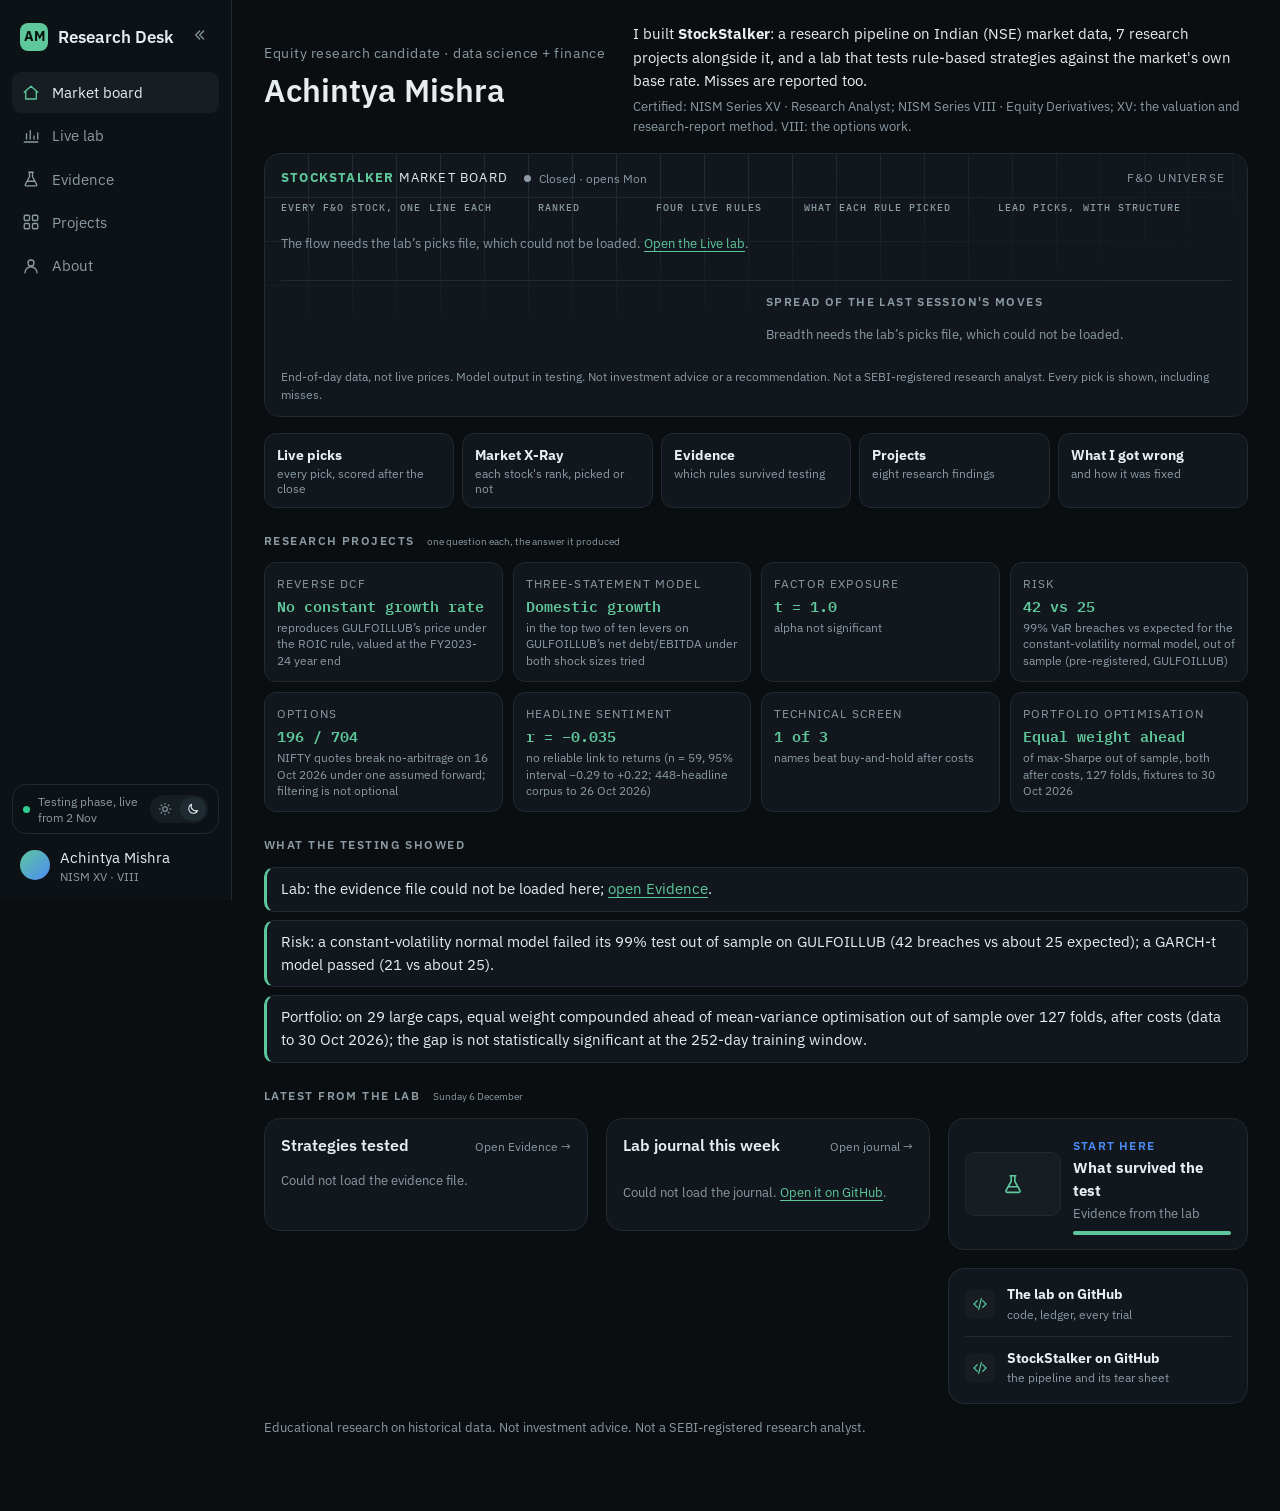
==== commit e7a1a56d: "feat(desk): ranked stage before the day gates in the market flow FL2 (FLOW_DIRECTIONS section 3): th" ====
--- a/desk/index.html
+++ b/desk/index.html
@@ -67,7 +67,7 @@
           <span class="asof">F&amp;O UNIVERSE <small id="asof"></small></span>
           <p id="counts" class="counts" aria-live="polite"></p>
         </div>
-        <div class="fl-heads" aria-hidden="true"><span>Every F&amp;O stock, one line each</span><span>Four live rules</span><span>What each rule picked</span><span>Lead picks, with structure</span></div>
+        <div class="fl-heads" aria-hidden="true"><span>Every F&amp;O stock, one line each</span><span>Ranked</span><span>Four live rules</span><span>What each rule picked</span><span>Lead picks, with structure</span></div>
         <div class="fl" id="flow">
           <div class="fl-svg" id="fl-svg"><p class="note">Loading the market…</p></div>
           <div class="fl-cards" id="fl-cards"></div>
--- a/desk/board.css
+++ b/desk/board.css
@@ -9,7 +9,7 @@
 .mb-name{font-size:.82rem;color:var(--ink)} .mb-name b{color:var(--accent)}
 .mb-top .asof{margin-left:auto} .mb-top small{letter-spacing:0;text-transform:none;margin-left:6px}
 .mb-top .counts{flex-basis:100%;margin:2px 0 0;letter-spacing:0;text-transform:none}
-.fl-heads{display:grid;grid-template-columns:39% 15.5% 20.5% 25%;margin-top:12px;font:500 .64rem var(--mono);letter-spacing:.1em;text-transform:uppercase;color:var(--muted)}.fl-heads span{padding-right:8px}
+.fl-heads{display:grid;grid-template-columns:27% 12.5% 15.5% 20.5% 24.5%;margin-top:12px;font:500 .64rem var(--mono);letter-spacing:.1em;text-transform:uppercase;color:var(--muted)}.fl-heads span{padding-right:8px}
 .fl{position:relative;display:grid;grid-template-columns:minmax(0,75%) minmax(0,25%);margin-top:6px}
 .fl-svg{position:relative}.fl-svg svg{display:block;max-width:100%}
 .fl-grid{stroke:var(--line);stroke-width:1;stroke-dasharray:2 4}.fl-grid.z{stroke:var(--muted);stroke-dasharray:none;opacity:.6}
@@ -17,13 +17,17 @@
 .ln path{fill:none;stroke-width:1;opacity:.34;vector-effect:non-scaling-stroke}.ln.up path{stroke:var(--up)}.ln.dn path{stroke:var(--down)}.ln.fl0 path{stroke:var(--muted)}
 .ln path.bundle{opacity:.1;stroke:var(--muted)}.ln path.gu{stroke:var(--up);opacity:.5}.ln path.gd{stroke:var(--down);opacity:.5}.ln.sc path:first-child{opacity:.5}.ln.pk path{opacity:1;stroke-width:1.9}
 .mk{fill:none;stroke:var(--ink);stroke-width:2.2;filter:drop-shadow(0 0 4px var(--ink))}
-.fl-div{stroke:var(--muted);stroke-width:1;opacity:.7}.fl-dot{fill:var(--bg);stroke:var(--ink)}
+.fl-div{stroke:var(--muted);stroke-width:1;opacity:.7}
+.fl-cur{stroke:var(--ink);stroke-width:1;opacity:.55}.fl-curt{fill:var(--ink)}.fl-neck{stroke-width:1}.fl-neck.up{fill:color-mix(in srgb,var(--up) 22%,var(--bg));stroke:color-mix(in srgb,var(--up) 60%,transparent)}.fl-neck.dn{fill:color-mix(in srgb,var(--down) 22%,var(--bg));stroke:color-mix(in srgb,var(--down) 60%,transparent)}
+.ln path.nk{opacity:.5}.fl-dot{fill:var(--bg);stroke:var(--ink)}
 .fl-cnt{font:600 12px var(--mono)}.fl-cnt.up{fill:var(--up)}.fl-cnt.dn{fill:var(--down)}
 .tile{cursor:pointer;outline:none}.tile rect{stroke-width:1}
 .tile.up rect{fill:color-mix(in srgb,var(--up) 16%,var(--bg));stroke:color-mix(in srgb,var(--up) 45%,transparent)}
 .tile.dn rect{fill:color-mix(in srgb,var(--down) 16%,var(--bg));stroke:color-mix(in srgb,var(--down) 45%,transparent)}
 .tile.pk rect{stroke:var(--ink);stroke-width:1.6;filter:drop-shadow(0 0 5px var(--ink))}
 .tile .tg{font:600 9px var(--mono);fill:var(--muted)}.tile.up .tg{fill:var(--up)}.tile.dn .tg{fill:var(--down)}.tile .tn{font:600 11px var(--mono);fill:var(--ink)}.tile .tv{font:500 10.5px var(--mono);fill:var(--ink);opacity:.9}
+.tile.rk rect{fill:var(--bg)}.tile.rk .tn{font-size:9.5px}.tile.rk .tv{font-size:9px;fill:var(--muted)}.tile.rk.in rect{stroke-width:1.5}.tile.rk.up.in rect{stroke:var(--up)}.tile.rk.dn.in rect{stroke:var(--down)}
+.rk-e rect{fill:var(--bg);stroke-dasharray:3 3;stroke-width:1}.rk-e.up rect{stroke:color-mix(in srgb,var(--up) 55%,transparent)}.rk-e.dn rect{stroke:color-mix(in srgb,var(--down) 55%,transparent)}.rk-e text{font:500 9px var(--mono);fill:var(--muted)}
 .tile:focus-visible rect{stroke:var(--accent);stroke-width:2}
 .tile-e{fill:none;stroke:var(--line);stroke-dasharray:3 4}
 .go{fill:none;stroke-width:1.6;opacity:.9}.go.up{stroke:var(--up)}.go.dn{stroke:var(--down)}
@@ -46,6 +50,8 @@
 .fc-n{min-width:0;flex:1}.fc-n b{display:block;font:600 .82rem var(--mono);overflow:hidden;text-overflow:ellipsis;white-space:nowrap}
 .fc-st{font:600 .56rem var(--mono);font-style:normal;letter-spacing:.08em;padding:1px 5px;border-radius:3px}.fc.up .fc-st{background:var(--up);color:#06130d}.fc.dn .fc-st{background:var(--down);color:#fff}
 .fc-m{font:600 .9rem var(--mono)}.fc-m.up{color:var(--up)}.fc-m.dn{color:var(--down)}
+.fc-mv{display:flex;justify-content:space-between;gap:6px;font:600 .7rem var(--mono);white-space:nowrap;min-width:0;overflow:hidden;flex:none}.fc-mv small{font:500 .54rem var(--mono);letter-spacing:.06em;text-transform:uppercase;color:var(--muted);margin-right:3px}.fc-mv .was{color:var(--muted);font-weight:500}.fc-mv .ok{color:var(--up)}.fc-mv .bad{color:var(--down)}
+.tile .tv.was{fill:var(--muted);opacity:1}.tile .tv.ok{fill:var(--up);opacity:1}.tile .tv.bad{fill:var(--down);opacity:1}
 .fc-cw{position:relative;flex:1;min-height:34px;min-width:0;display:flex}.fc-ch{width:100%;flex:1;min-width:0;min-height:34px;display:block}
 .fc-cw i{position:absolute;right:2px;transform:translateY(-50%);font:600 .5rem var(--mono);font-style:normal;letter-spacing:.04em;padding:0 3px;border-radius:2px;background:var(--bg);line-height:1.35}
 .fc-cw i.r{color:var(--down)}.fc-cw i.s{color:var(--up)}.fc-cw i.z{right:auto;color:var(--ink);background:none}
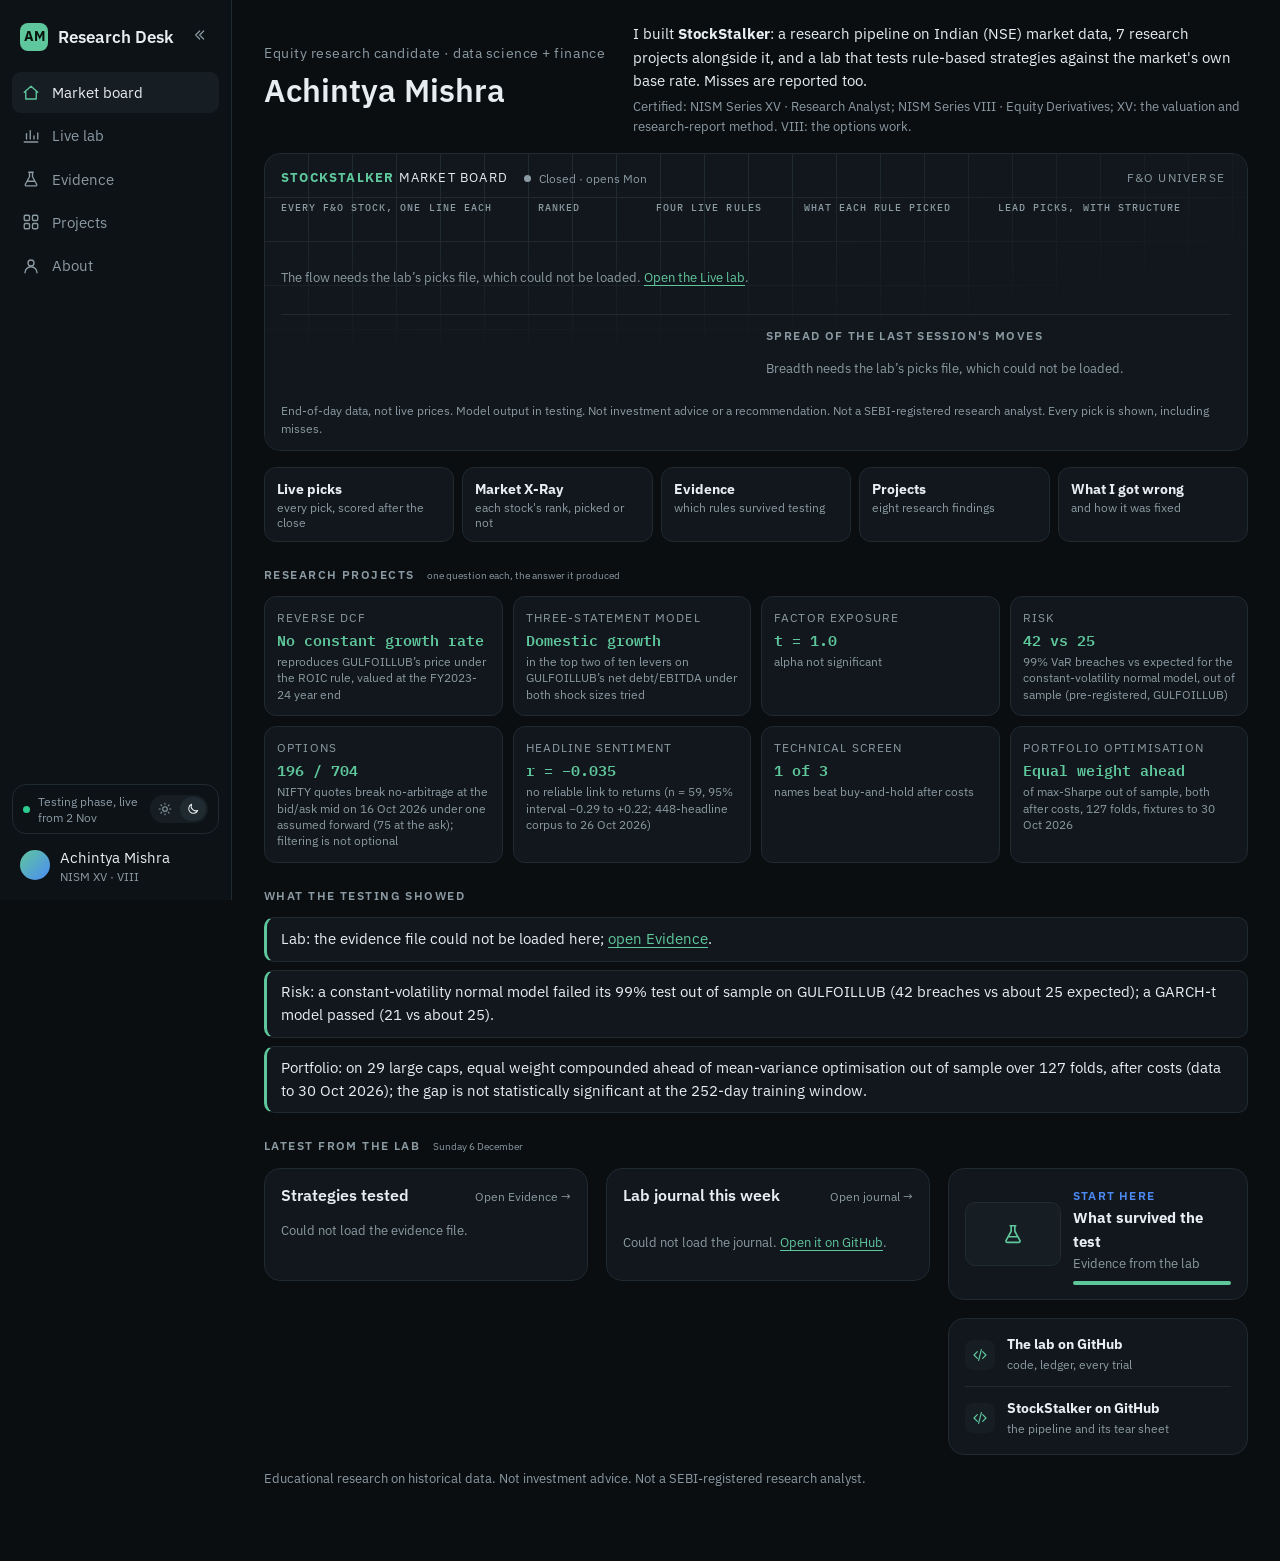
==== commit 3cb498f8: "feat(desk): breadth strip above the market flow (FINISH FL4) One thin bar per F&O stock by its last-" ====
--- a/desk/index.html
+++ b/desk/index.html
@@ -35,7 +35,7 @@
     <!-- DD1/DD8: five groups in story order; data-views lists the views each group holds (sub-views are tabs) -->
     <a class="nav" href="#home" data-views="home" aria-label="Market board"><svg><use href="#i-home"/></svg><span class="lbl">Market board</span></a>
     <a class="nav" href="#picks" data-views="picks xray lab" aria-label="Live lab"><svg><use href="#i-chart"/></svg><span class="lbl">Live lab</span></a>
-    <a class="nav" href="#evidence" data-views="evidence" aria-label="Evidence"><svg><use href="#i-flask"/></svg><span class="lbl">Evidence</span></a>
+    <a class="nav" href="#evidence" data-views="evidence rule-t04 rule-e2a rule-a05b rule-a01" aria-label="Evidence"><svg><use href="#i-flask"/></svg><span class="lbl">Evidence</span></a>
     <a class="nav" href="#findings" data-views="findings wrong" aria-label="Projects"><svg><use href="#i-grid"/></svg><span class="lbl">Projects</span></a>
     <a class="nav" href="#about" data-views="about" aria-label="About"><svg><use href="#i-user"/></svg><span class="lbl">About</span></a>
     <div class="grow"></div>
@@ -68,6 +68,7 @@
           <p id="counts" class="counts" aria-live="polite"></p>
         </div>
         <div class="fl-heads" aria-hidden="true"><span>Every F&amp;O stock, one line each</span><span>Ranked</span><span>Four live rules</span><span>What each rule picked</span><span>Lead picks, with structure</span></div>
+        <div class="fl-br" id="fl-br"></div>
         <div class="fl" id="flow">
           <div class="fl-svg" id="fl-svg"><p class="note">Loading the market…</p></div>
           <div class="fl-cards" id="fl-cards"></div>
@@ -143,6 +144,7 @@
     </section>
 
     <section class="view" id="evidence">
+      <nav class="subtabs" aria-label="Evidence"><a href="#evidence">All results</a><a href="#rule-t04">Connors RSI-2</a><a href="#rule-e2a">Crowded-move reversal</a><a href="#rule-a05b">Max-effect rank</a><a href="#rule-a01">Weekly reversal</a></nav>
       <div class="top"><div><h1>Evidence</h1><p>What the lab measured, with the failures included. Train years 2015 to 2020, hit rate against the market's own base rate.</p></div><a class="btn ghost" href="https://github.com/Achintya1311/stockstalker-lab/blob/main/reports/evidence_train.md">Full report</a></div>
       <div class="stats" id="ev-sum"></div>
       <div class="chips" id="ev-chips"></div>
@@ -154,6 +156,30 @@
         <p><b>Limits.</b> Train years only, so none of the lab's strategy results here is validated on unseen data yet. <span id="ev-weekline">The weekly result is read from the lab's evidence file each time.</span> That file is rebuilt by the lab's own workflow and can lag behind its newest experiments, which are not counted here until the next successful build. This page reads the lab's file each time.</p></div>
     </section>
 
+    <section class="view" id="rule-t04">
+      <nav class="subtabs" aria-label="Evidence"><a href="#evidence">All results</a><a href="#rule-t04">Connors RSI-2</a><a href="#rule-e2a">Crowded-move reversal</a><a href="#rule-a05b">Max-effect rank</a><a href="#rule-a01">Weekly reversal</a></nav>
+      <div class="top"><div><h1>Connors RSI-2</h1><p>Day · bullish picks · one of the lab's four live rules, as fixed before its replay. The train result, the audit, the costs and what would prove it wrong.</p></div></div>
+      <div id="rb-t04"><div class="empty">Loading the lab's replay…</div></div>
+    </section>
+
+    <section class="view" id="rule-e2a">
+      <nav class="subtabs" aria-label="Evidence"><a href="#evidence">All results</a><a href="#rule-t04">Connors RSI-2</a><a href="#rule-e2a">Crowded-move reversal</a><a href="#rule-a05b">Max-effect rank</a><a href="#rule-a01">Weekly reversal</a></nav>
+      <div class="top"><div><h1>Crowded-move reversal</h1><p>Day · bearish picks · one of the lab's four live rules, as fixed before its replay. The train result, the audit, the costs and what would prove it wrong.</p></div></div>
+      <div id="rb-e2a"><div class="empty">Loading the lab's replay…</div></div>
+    </section>
+
+    <section class="view" id="rule-a05b">
+      <nav class="subtabs" aria-label="Evidence"><a href="#evidence">All results</a><a href="#rule-t04">Connors RSI-2</a><a href="#rule-e2a">Crowded-move reversal</a><a href="#rule-a05b">Max-effect rank</a><a href="#rule-a01">Weekly reversal</a></nav>
+      <div class="top"><div><h1>Max-effect rank</h1><p>Week · bullish picks · one of the lab's four live rules, as fixed before its replay. The train result, the audit, the costs and what would prove it wrong.</p></div></div>
+      <div id="rb-a05b"><div class="empty">Loading the lab's replay…</div></div>
+    </section>
+
+    <section class="view" id="rule-a01">
+      <nav class="subtabs" aria-label="Evidence"><a href="#evidence">All results</a><a href="#rule-t04">Connors RSI-2</a><a href="#rule-e2a">Crowded-move reversal</a><a href="#rule-a05b">Max-effect rank</a><a href="#rule-a01">Weekly reversal</a></nav>
+      <div class="top"><div><h1>Weekly reversal</h1><p>Week · bearish picks · one of the lab's four live rules, as fixed before its replay. The train result, the audit, the costs and what would prove it wrong.</p></div></div>
+      <div id="rb-a01"><div class="empty">Loading the lab's replay…</div></div>
+    </section>
+
     <section class="view" id="xray">
       <nav class="subtabs" aria-label="Live lab"><a href="#picks">Picks</a><a href="#xray">Market X-Ray</a><a href="#lab">How the lab works</a></nav>
       <div class="top"><div><h1>Market X-Ray</h1><p id="xr-sub">Loading the universe…</p></div></div>
@@ -183,6 +209,7 @@
 <script src="desk.js"></script>
 <script src="evidence.js"></script>
 <script src="home.js"></script>
+<script src="rules.js"></script>
 <script src="board.js"></script>
 <script>
 (async () => {
@@ -274,7 +301,7 @@
   // DD9 (W110): the first pick on each side is the lead and shows its chart and reasoning; the rest are one-line rows that open on click or tap
   const result = p => p.hit != null ? `<span class="num ${p.hit ? 'g' : 'r'}" style="grid-column:1/-1">Result: ${p.hit ? 'moved the picked way' : 'moved the other way'} (open to close ${(+p.move_pct).toFixed(2)}%)${p.late ? ' · committed after the open, not counted in hit rates' : ''}</span>` : p.late ? '<span class="num" style="grid-column:1/-1">Committed after the open, not counted in hit rates</span>' : '';
   const head = (p, word) => `<span class="badge">${word}</span><span><strong>${esc(p.symbol)}</strong><small>${esc(p.strategy || '')}${rankTag(p, word)}</small></span>`;
-  const body = p => `${p.chart ? `<span style="grid-column:1/-1">${chart(p.chart)}${p.chart.zone ? `<small>Shaded: nearest ${p.chart.zone.side} order-block zone${p.chart.zone.retested ? ', retested' : ''}. Chart structure only, not the reason for the pick. Not a level to act on.</small>` : ''}</span>` : ''}<small style="grid-column:1/-1">${esc(window.deskNoLevels(p.reasoning || ''))}</small>`;
+  const body = p => `${p.chart ? `<span style="grid-column:1/-1">${chart(p.chart)}${p.chart.zone ? `<small>Shaded: nearest ${p.chart.zone.side} order-block zone${p.chart.zone.retested ? ', retested' : ''}. Chart structure only, not the reason for the pick. Not a level to act on.</small>` : ''}</span>` : ''}<small style="grid-column:1/-1">${esc(window.deskNoLevels(p.reasoning || ''))}</small><div style="grid-column:1/-1">${window.deskBehind(p, EV, HZ)}</div>`;
   const short = p => p.hit != null ? `<span class="num ${p.hit ? 'g' : 'r'}">${p.hit ? 'Moved the picked way' : 'Moved the other way'}</span>` : '';
   const tile = (p, cls, word, i) => i === 0
     ? `<div class="tile lead ${cls}" style="grid-template-columns:auto minmax(0,1fr)">${head(p, word)}${body(p)}${result(p)}</div>`
--- a/desk/evidence.css
+++ b/desk/evidence.css
@@ -43,3 +43,6 @@
 #xr-body .orow .ob h2{font-size:.75rem}
 /* DD9 (W131) */
 .allrows{margin-top:8px} .allrows .ob{color:var(--ink)}
+/* FT3: "Behind this pick" on the Picks view and the rule pages */
+.bh{border-top:1px dashed var(--line);padding-top:8px;font-size:.82rem}.bh-h{display:block;font:600 .7rem var(--mono);letter-spacing:.08em;text-transform:uppercase;color:var(--muted);margin-bottom:4px}
+.bh ul,.rl{margin:0 0 6px;padding-left:18px}.bh li,.rl li{margin:2px 0}.bh p{margin:4px 0}.bh-n{color:var(--muted);font-size:.74rem}
--- a/desk/board.css
+++ b/desk/board.css
@@ -85,3 +85,16 @@
   .mb-low{grid-template-columns:1fr}.jump{grid-template-columns:1fr 1fr}.proj{grid-template-columns:1fr}
 }
 
+/* FL3: tile sparklines (shape only; no filter or transition, they sit under hover) */
+.tile .sp{fill:none;stroke:var(--muted);stroke-width:1.2;stroke-linejoin:round}.tile .sp.up{stroke:var(--up)}.tile .sp.dn{stroke:var(--down)}
+.tile .spb{opacity:.45}
+.tile .sp0{stroke:var(--line);stroke-width:.6;stroke-dasharray:2 2}
+/* FT3: technical lines on a lead card, and the gate's link to its rule page */
+.fc-b{flex:none;font:.56rem var(--mono);color:var(--muted);white-space:nowrap;overflow:hidden;text-overflow:ellipsis}
+.gt-l{font:600 .6rem var(--mono);color:var(--accent);text-decoration:none}.gt-l:hover{text-decoration:underline}
+/* FL4: breadth strip above the line field (one bar per stock by last-session move; replaces the big counts line) */
+.fl-br{margin-top:4px;min-height:30px}.fl-br svg{display:block;max-width:100%}
+.fl-br rect{shape-rendering:crispEdges}.fl-br rect.up{fill:var(--up)}.fl-br rect.dn{fill:var(--down)}.fl-br rect.fl0{fill:var(--muted)}
+.fl-br .br0{stroke:var(--muted);stroke-width:1;opacity:.5}
+.br-n{font:600 12px var(--mono)}.br-n.up{fill:var(--up)}.br-n.dn{fill:var(--down)}.br-k{font:500 9px var(--mono);fill:var(--muted);letter-spacing:.06em}
+.mb.has-br #counts{display:none}
